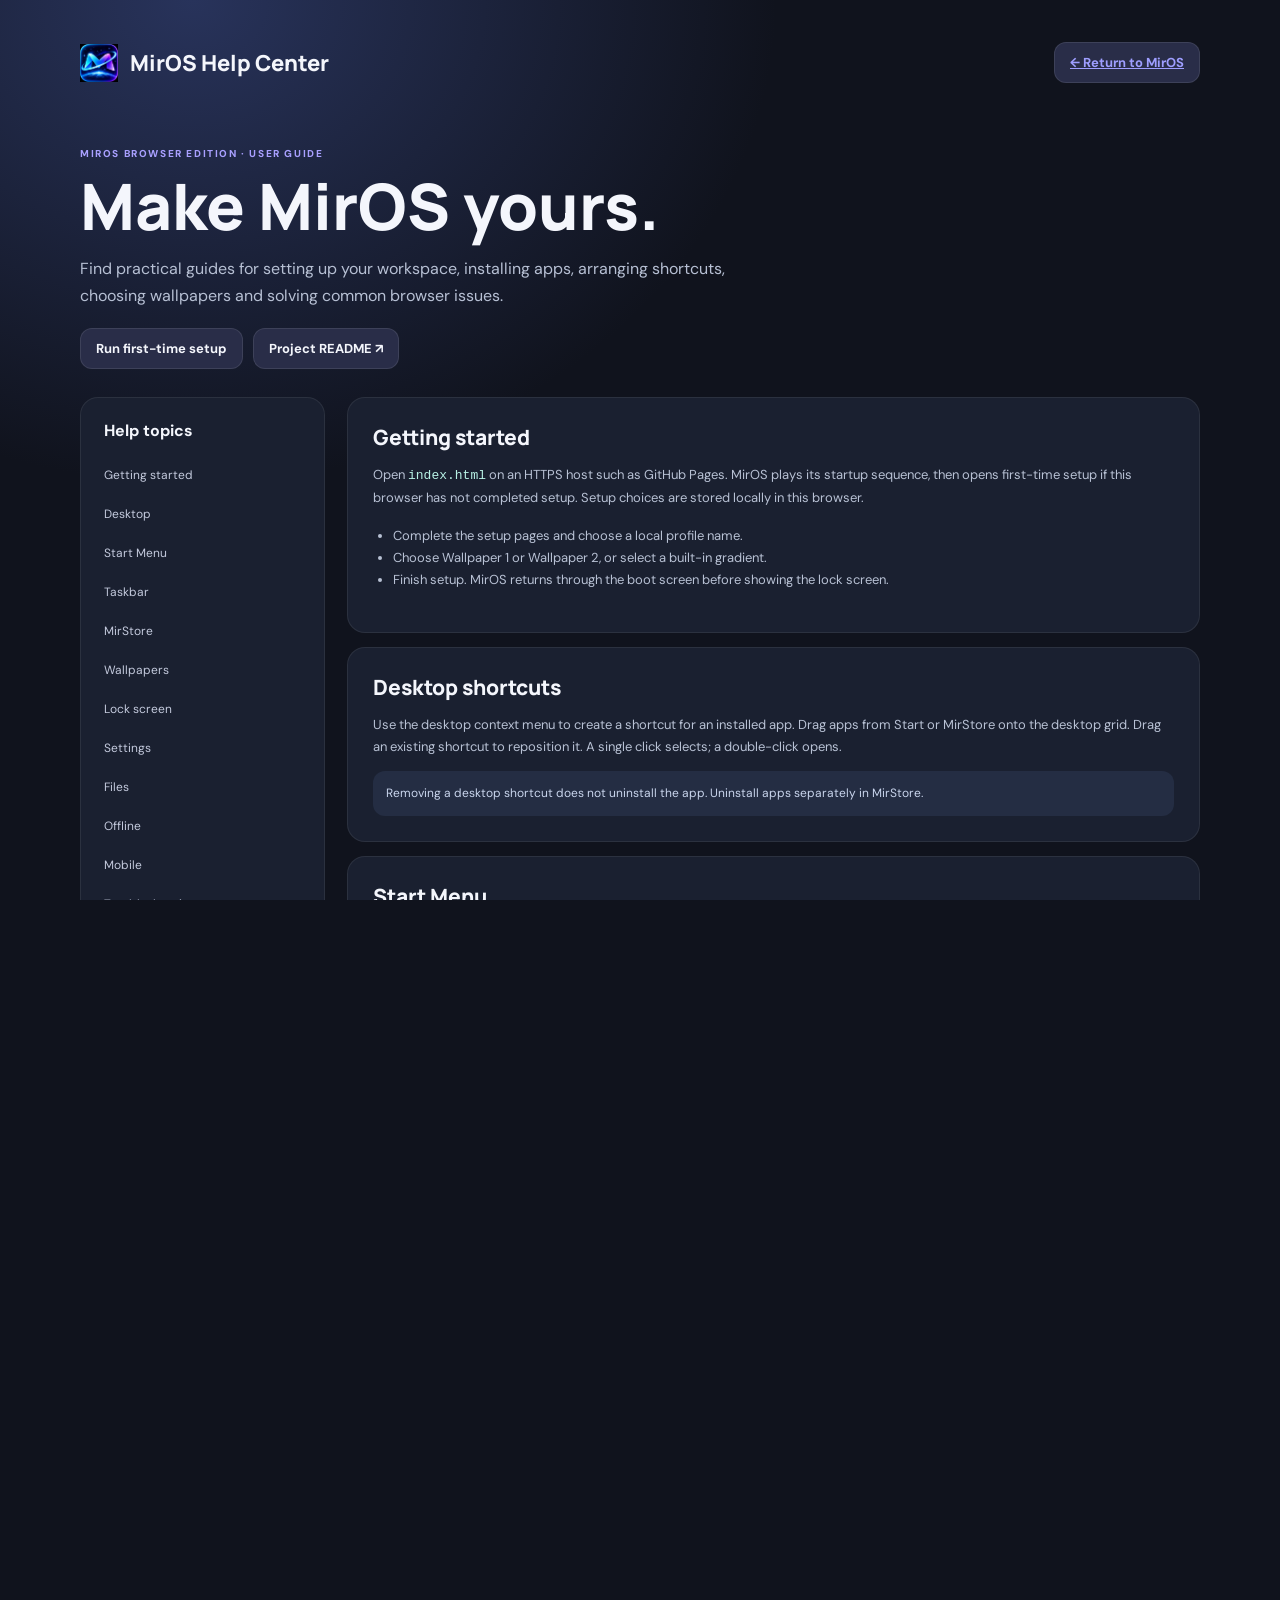
==== help.html @ df644c2b "Add files via upload" ====
<!doctype html>
<html lang="en"><head><meta charset="utf-8"><meta name="viewport" content="width=device-width,initial-scale=1,viewport-fit=cover"><meta name="theme-color" content="#10131d"><meta name="description" content="MirOS Help Center and user guide"><link rel="icon" href="icon.png"><link rel="stylesheet" href="style.css"><title>MirOS Help Center</title>
<style>
.help-page{min-height:100%;height:100%;overflow:auto;background:radial-gradient(ellipse at 15% 0,#28335b 0,transparent 38%),#10131d;color:#f4f6fc;padding:clamp(16px,4vw,42px)}.help-wrap{max-width:1120px;margin:auto}.help-top{display:flex;justify-content:space-between;align-items:center;gap:14px;flex-wrap:wrap}.help-brand{display:flex;align-items:center;gap:12px;font:800 22px Manrope}.help-brand img{width:38px;height:38px;object-fit:contain}.help-hero{padding:clamp(24px,6vw,64px) 0 28px}.help-kicker{color:#a9a0ff;letter-spacing:.16em;font-size:10px;font-weight:800}.help-hero h1{font:800 clamp(36px,7vw,64px)/1.05 Manrope;margin:12px 0}.help-hero p{color:#b7c0d4;max-width:680px;line-height:1.7}.help-actions{display:flex;gap:10px;flex-wrap:wrap;margin-top:18px}.help-actions a,.help-nav a{color:inherit;text-decoration:none}.help-btn{display:inline-flex;align-items:center;justify-content:center;padding:11px 15px;border-radius:12px;background:#292d48;border:1px solid #ffffff18;font-weight:700;font-size:13px}.help-layout{display:grid;grid-template-columns:245px minmax(0,1fr);gap:22px;align-items:start}.help-nav,.help-section{background:#1a2030;border:1px solid #ffffff13;border-radius:18px}.help-nav{position:sticky;top:12px;padding:14px;display:grid;gap:5px}.help-nav strong{padding:8px 9px 12px}.help-nav a{padding:9px;border-radius:9px;color:#c4cadd;font-size:12px}.help-nav a:hover{background:#ffffff0d;color:#fff}.help-content{display:grid;gap:14px}.help-section{padding:clamp(16px,3vw,25px);scroll-margin-top:15px}.help-section h2{font:800 21px Manrope;margin:0 0 10px}.help-section p,.help-section li{color:#b8c1d4;line-height:1.7;font-size:13px}.help-section ul{padding-left:20px}.help-callout{padding:13px;border-radius:12px;background:#242d43;color:#c9d5ed;font-size:12px;line-height:1.6}.help-code{font-family:ui-monospace,monospace;color:#b8f2e6}.help-footer{color:#8f9ab1;font-size:11px;text-align:center;padding:25px 0}.help-link{color:#a99cff}.help-grid{display:grid;grid-template-columns:repeat(2,minmax(0,1fr));gap:10px}.help-card{padding:14px;background:#232a3b;border-radius:13px}.help-card strong{display:block;margin-bottom:5px}.help-card span{color:#adb8ce;font-size:12px;line-height:1.5}
@media(max-width:760px){.help-layout{grid-template-columns:1fr}.help-nav{position:static;display:flex;overflow:auto;white-space:nowrap}.help-nav strong{display:none}.help-nav a{flex:none}.help-grid{grid-template-columns:1fr}.help-page{padding:14px}}
</style></head>
<body class="help-page"><main class="help-wrap"><header class="help-top"><div class="help-brand"><img src="icon.png" alt="" onerror="this.hidden=true">MirOS Help Center</div><a class="help-btn" href="./home.html">← Return to MirOS</a></header>
<section class="help-hero"><div class="help-kicker">MIROS BROWSER EDITION · USER GUIDE</div><h1>Make MirOS yours.</h1><p>Find practical guides for setting up your workspace, installing apps, arranging shortcuts, choosing wallpapers and solving common browser issues.</p><div class="help-actions"><a class="help-btn" href="./setup.html">Run first-time setup</a><a class="help-btn" href="./readme.md" target="_blank" rel="noopener">Project README ↗</a></div></section>
<div class="help-layout"><nav class="help-nav" aria-label="Help topics"><strong>Help topics</strong><a href="#getting-started">Getting started</a><a href="#desktop">Desktop</a><a href="#start">Start Menu</a><a href="#taskbar">Taskbar</a><a href="#mirstore">MirStore</a><a href="#wallpapers">Wallpapers</a><a href="#lock">Lock screen</a><a href="#settings">Settings</a><a href="#files">Files</a><a href="#offline">Offline</a><a href="#mobile">Mobile</a><a href="#troubleshooting">Troubleshooting</a><a href="#privacy">Privacy & limits</a></nav>
<div class="help-content">
<section class="help-section" id="getting-started"><h2>Getting started</h2><p>Open <span class="help-code">index.html</span> on an HTTPS host such as GitHub Pages. MirOS plays its startup sequence, then opens first-time setup if this browser has not completed setup. Setup choices are stored locally in this browser.</p><ul><li>Complete the setup pages and choose a local profile name.</li><li>Choose Wallpaper 1 or Wallpaper 2, or select a built-in gradient.</li><li>Finish setup. MirOS returns through the boot screen before showing the lock screen.</li></ul></section>
<section class="help-section" id="desktop"><h2>Desktop shortcuts</h2><p>Use the desktop context menu to create a shortcut for an installed app. Drag apps from Start or MirStore onto the desktop grid. Drag an existing shortcut to reposition it. A single click selects; a double-click opens.</p><div class="help-callout">Removing a desktop shortcut does not uninstall the app. Uninstall apps separately in MirStore.</div></section>
<section class="help-section" id="start"><h2>Start Menu</h2><p>Open Start from the taskbar. Search and All Apps show installed apps only. Apps you have not installed remain in MirStore. Pin frequently used apps and use the context menu to pin apps to the taskbar or create desktop shortcuts.</p></section>
<section class="help-section" id="taskbar"><h2>Taskbar</h2><p>Pin installed apps to the taskbar. A green underline marks an app that is open or minimized. Click a minimized app's taskbar icon to restore it. Minimize hides a window without closing it; Close ends that app window.</p></section>
<section class="help-section" id="mirstore"><h2>MirStore</h2><p>MirStore contains MirOS apps and optional website apps. MirCodeStudio is included by default. Select Install to add an optional website app to the local installed list; it then appears in Start. Some sites prevent embedding, so MirOS may offer to open them in a browser tab.</p></section>
<section class="help-section" id="wallpapers"><h2>Wallpapers</h2><p>Keep <span class="help-code">wallpaper.png</span> and <span class="help-code">wallpaper2.png</span> in the same folder as the MirOS HTML files. Wallpaper 1 (<span class="help-code">wallpaper.png</span>) is the default. Wallpaper Studio and first-time setup show visual previews of both assets. The images are user-supplied assets and are not included in the project ZIP.</p><div class="help-callout">If a preview is missing, check the filename spelling and letter case, and make sure the image is uploaded beside <span class="help-code">home.html</span>.</div></section>
<section class="help-section" id="lock"><h2>Lock screen</h2><p>The lock screen shows the selected wallpaper, time and date. Tap it to reveal the sign-in panel. Choose a PIN, pattern, password, tap-to-unlock fingerprint-style option, or no credential in Settings. The tap-to-unlock option is a convenience gesture, not fingerprint verification.</p></section>
<section class="help-section" id="settings"><h2>Settings</h2><p>Settings contains categories for appearance, desktop, display, sound, applications, profile and lock screen, network, storage, notifications, accessibility, privacy and system recovery. Use the search field to find a setting. Open actions should lead to their related panel or diagnostic.</p></section>
<section class="help-section" id="files"><h2>Files and storage</h2><p>MirOS virtual files are stored in browser-managed IndexedDB. Import files only when you select them. Export important data regularly using Backup & Restore. MirOS cannot silently access all files on your Windows device.</p></section>
<section class="help-section" id="offline"><h2>Offline support</h2><p>The service worker caches the MirOS shell and optional wallpaper assets when they are available. Local tools may continue to work offline. External websites, online maps, weather, AI services and live integrations require a connection and may not work offline.</p></section>
<section class="help-section" id="mobile"><h2>Mobile and tablet use</h2><p>MirOS uses responsive layouts and touch-friendly controls. On narrow screens, setup becomes a single column, desktop shortcuts reflow into a grid, windows fill the available screen and taskbar controls compress. Rotate your device if a wide app needs more space.</p></section>
<section class="help-section" id="troubleshooting"><h2>Troubleshooting</h2><ul><li><strong>Blank or stale screen:</strong> refresh the page. If the old interface remains, close the MirOS tab and reopen it so the new service worker can activate.</li><li><strong>Wallpaper missing:</strong> verify both PNG files are uploaded beside the project files.</li><li><strong>Website app does not load inside MirOS:</strong> use its Open in browser option; the website may block iframe embedding.</li><li><strong>Settings do not save:</strong> check browser storage availability and avoid private browsing modes that clear site data.</li><li><strong>Offline app unavailable:</strong> connect once while online so the shell and supported assets can be cached.</li></ul></section>
<section class="help-section" id="privacy"><h2>Privacy and browser limitations</h2><p>MirOS stores its own profile, settings, pins and virtual files in this browser. External websites have their own privacy policies and storage. Browser permissions control access to files, camera, microphone, location and notifications.</p><p>MirOS is a browser-based workspace, not a native Windows replacement. A web page cannot guarantee closing the entire Edge window, powering off Windows, or accessing native PC applications. Shutdown ends the MirOS session and displays its powered-off state; the browser may keep the tab open.</p><div class="help-callout">Do not place API keys, passwords, private tokens or developer credentials in public HTML, JavaScript, README files or GitHub Pages repositories.</div></section>
</div></div><footer class="help-footer">MirOS Browser Edition · Help content for end users · No private developer configuration is included.</footer></main></body></html>
---- style.css ----
@import url('https://fonts.googleapis.com/css2?family=DM+Sans:wght@400;500;600;700&family=Manrope:wght@400;500;600;700;800&display=swap');
:root{--bg:#10131d;--surface:rgba(25,30,45,.82);--surface-2:#202638;--surface-3:#2b344a;--text:#f4f6fc;--muted:#a6aec1;--line:rgba(255,255,255,.12);--accent:#9d8cff;--accent-2:#6ed6c3;--danger:#ff727f;--warning:#f4c979;--radius:22px;--taskbar-h:70px;--shadow:0 22px 70px rgba(0,0,0,.34);font-family:'DM Sans',sans-serif;color-scheme:dark}*{box-sizing:border-box}html,body{margin:0;width:100%;height:100%;overflow:hidden}button,input,textarea,select{font:inherit}button{cursor:pointer;color:inherit}button:focus-visible,input:focus-visible,textarea:focus-visible,select:focus-visible{outline:2px solid var(--accent);outline-offset:2px}body{background:var(--bg);color:var(--text)}.boot-body,.setup-body{background:#10131d}.boot-screen{height:100%;width:100%;display:flex;flex-direction:column;align-items:center;justify-content:center;position:relative;overflow:hidden;background:radial-gradient(ellipse at 50% 35%,#29284b 0%,#171a2b 35%,#0e1119 75%)}.boot-glow{position:absolute;width:480px;height:480px;border-radius:50%;background:var(--accent);filter:blur(160px);opacity:.18;animation:glowPulse 4s ease-in-out infinite alternate}.boot-brand{position:relative;text-align:center;animation:bootIn 1.2s cubic-bezier(.2,.8,.2,1) both}.boot-logo{display:block;width:86px;height:86px;object-fit:contain;margin:0 auto 18px;filter:drop-shadow(0 12px 32px #9d8cff55);animation:logoFloat 3.5s ease-in-out infinite}.boot-wordmark{font:800 47px Manrope,sans-serif;letter-spacing:-2px}.boot-wordmark span{color:var(--accent)}.boot-tagline{color:#b1b5ca;letter-spacing:.16em;text-transform:uppercase;font-size:10px;margin-top:9px}.boot-loader{width:180px;height:3px;border-radius:8px;background:#ffffff19;margin-top:62px;overflow:hidden}.boot-loader span{display:block;height:100%;width:40%;background:linear-gradient(90deg,var(--accent),var(--accent-2));border-radius:8px;animation:loading 1.35s ease-in-out infinite}.boot-status{font-size:12px;color:#a4a9bd;margin-top:15px}.boot-version{position:absolute;bottom:24px;color:#697189;font-size:9px;letter-spacing:.15em}.noscript{color:white;padding:20px;text-align:center}@keyframes loading{0%{transform:translateX(-110%)}100%{transform:translateX(360%)}}@keyframes bootIn{from{opacity:0;transform:translateY(20px) scale(.94)}to{opacity:1;transform:none}}@keyframes logoFloat{50%{transform:translateY(-7px) rotate(-3deg)}}@keyframes glowPulse{to{opacity:.32;transform:scale(1.15)}}
.setup-shell{height:100%;display:grid;grid-template-columns:minmax(280px,36%) 1fr;background:#f2f3f8;color:#202332}.setup-side{position:relative;display:flex;flex-direction:column;padding:38px 42px;color:#fff;background:radial-gradient(circle at 20% 25%,#414075 0,#252844 36%,#171b2d 100%);overflow:hidden}.setup-side:after{content:"";position:absolute;width:440px;height:440px;border-radius:50%;border:1px solid #ffffff12;right:-250px;bottom:-140px;box-shadow:0 0 0 35px #ffffff08,0 0 0 75px #ffffff05}.setup-brand,.topbar-brand{display:flex;align-items:center;gap:10px;font:800 21px Manrope}.setup-brand img{width:32px;height:32px;object-fit:contain}.setup-side-copy{margin:auto 0;max-width:380px;position:relative;z-index:1}.eyebrow{font-size:10px;letter-spacing:.18em;font-weight:700;color:#bcb7ff}.setup-side-copy h1{font:800 clamp(38px,5vw,61px)/1.08 Manrope;margin:18px 0}.setup-side-copy p{color:#c5c8d8;line-height:1.7;max-width:300px}.setup-progress{position:relative;z-index:1}.progress-line{height:4px;background:#ffffff22;border-radius:9px;overflow:hidden;margin-bottom:11px}.progress-line span{display:block;height:100%;width:8%;background:linear-gradient(90deg,#a69aff,#77dfcc);transition:width .35s}.setup-progress>div:last-child{display:flex;justify-content:space-between;font-size:11px;color:#c9cbe0}.setup-side-foot{font-size:10px;color:#8e95b0;letter-spacing:.06em;margin-top:30px}.setup-main{display:flex;flex-direction:column;min-width:0;padding:29px clamp(22px,5vw,70px) 26px;background:#f5f6fa}.setup-top{height:30px;display:flex;align-items:center;justify-content:space-between;font-size:10px;font-weight:700;letter-spacing:.15em;color:#7b8092}.quiet-btn{background:none;border:0;color:#747a8d;font-size:12px;padding:8px}.setup-content{flex:1;min-height:0;overflow:auto;display:flex;flex-direction:column;justify-content:center;max-width:760px;width:100%;margin:0 auto;padding:24px 0}.setup-content h2{font:800 clamp(27px,4vw,38px)/1.2 Manrope;color:#202333;margin:0 0 12px;letter-spacing:-1px}.setup-content .lead{color:#70768a;margin:0 0 28px;line-height:1.6;max-width:600px}.setup-actions{display:flex;align-items:center;gap:12px;max-width:760px;width:100%;margin:0 auto}.setup-hint{font-size:11px;color:#8a8fa0;flex:1}.btn{border:0;border-radius:13px;padding:12px 19px;font-weight:700;font-size:13px;transition:.18s}.btn.primary{background:#292d48;color:#fff;box-shadow:0 7px 18px #25274625}.btn.primary:hover{transform:translateY(-1px);background:#393d60}.btn.secondary{background:#e6e8f0;color:#4c5266}.btn:disabled{opacity:.45;cursor:not-allowed}.setup-grid{display:grid;grid-template-columns:repeat(2,minmax(0,1fr));gap:12px}.choice-card{border:1px solid #dfe2ec;background:#fff;border-radius:16px;padding:16px;text-align:left;color:#24283a;display:flex;gap:13px;align-items:center;min-height:78px;transition:.2s}.choice-card:hover,.choice-card.selected{border-color:#7d75dc;background:#f4f2ff;box-shadow:0 5px 18px #6c64b51a}.choice-icon{width:38px;height:38px;border-radius:12px;background:#eeedfc;display:grid;place-items:center;font-size:19px;flex:none}.choice-card strong{display:block;font-size:13px}.choice-card small{display:block;color:#82879a;font-size:11px;margin-top:4px;line-height:1.4}.form-field{display:flex;flex-direction:column;gap:7px;margin:12px 0;color:#545a6d;font-size:12px;font-weight:600}.form-field input,.form-field select,.form-field textarea,.field-input{width:100%;border:1px solid #d9ddea;border-radius:12px;padding:12px 13px;background:white;color:#25293a;outline:none}.form-field input:focus,.form-field select:focus,.form-field textarea:focus{border-color:#8278df;box-shadow:0 0 0 3px #8278df19}.setup-check{display:flex;align-items:center;gap:10px;padding:12px 0;color:#4f5568;font-size:13px}.setup-check input{accent-color:#6d63cf;width:17px;height:17px}.setup-note{background:#eceeff;border:1px solid #dce0ff;border-radius:14px;padding:14px;color:#5e6480;font-size:12px;line-height:1.55}.setup-finish-icon{font-size:54px;margin-bottom:16px}.setup-body .setup-content .form-field{max-width:560px}
.desktop-body{background:#111523}.desktop{position:relative;width:100%;height:100%;overflow:hidden;isolation:isolate;background:#151a2a}.wallpaper-layer{position:absolute;inset:0;z-index:-3;background:radial-gradient(ellipse at 18% 25%,#6461a7 0,#34365f 24%,transparent 52%),radial-gradient(ellipse at 83% 75%,#236d77 0,#1b445b 25%,transparent 55%),linear-gradient(135deg,#171a2b,#121925 75%);background-size:cover;background-position:center;transition:background .4s}.wallpaper-layer:after{content:"";position:absolute;inset:0;background:linear-gradient(130deg,#10132344,#11192b22)}.desktop-shade{position:absolute;inset:0;z-index:-2;background:linear-gradient(180deg,#070a1710,transparent 30%,#080d1a18)}.desktop-topbar{position:absolute;z-index:20;top:0;left:0;right:0;height:43px;padding:0 17px;display:flex;align-items:center;justify-content:space-between;color:#fff;background:linear-gradient(180deg,#0b0f1c55,transparent);font-size:11px}.topbar-brand{font-size:13px;background:none;border:0;padding:4px 6px}.topbar-brand img{width:19px;height:19px}.topbar-center{position:absolute;left:50%;transform:translateX(-50%);color:#ffffffc9;font-size:11px}.topbar-right{display:flex;gap:5px;align-items:center}.icon-btn{width:30px;height:30px;border:0;border-radius:50%;background:transparent;color:#fff;font-size:20px}.icon-btn:hover,.tray-pill:hover{background:#ffffff22}.tray-pill{border:0;border-radius:20px;background:#ffffff12;padding:7px 12px;color:#fff;font-size:10px;backdrop-filter:blur(20px)}.desktop-icons{position:absolute;z-index:1;top:62px;left:18px;display:grid;grid-auto-flow:row;grid-template-columns:repeat(1,82px);gap:8px;max-height:calc(100% - 150px);overflow:auto}.desktop-shortcut{width:76px;min-height:78px;border:1px solid transparent;background:transparent;border-radius:13px;color:#fff;display:flex;align-items:center;flex-direction:column;justify-content:flex-start;gap:6px;padding:8px 3px;text-align:center;text-shadow:0 1px 5px #0008}.desktop-shortcut:hover,.desktop-shortcut:focus{background:#ffffff20;border-color:#ffffff26}.desktop-shortcut .app-glyph{font-size:27px;line-height:31px;filter:drop-shadow(0 3px 3px #0004)}.desktop-shortcut span:last-child{font-size:10px;line-height:1.2;max-width:72px;overflow-wrap:anywhere}.window-layer{position:absolute;inset:44px 0 76px;z-index:3;pointer-events:none}.os-window{position:absolute;min-width:300px;min-height:210px;width:min(760px,calc(100vw - 36px));height:min(570px,calc(100vh - 130px));background:rgba(21,25,39,.94);border:1px solid #ffffff24;border-radius:var(--radius);box-shadow:var(--shadow);backdrop-filter:blur(26px) saturate(1.25);overflow:hidden;display:flex;flex-direction:column;pointer-events:auto;animation:windowOpen .2s cubic-bezier(.2,.8,.2,1)}.os-window.maximized{left:10px!important;top:8px!important;width:calc(100% - 20px)!important;height:calc(100% - 16px)!important;border-radius:16px}.os-window.minimized{display:none}@keyframes windowOpen{from{opacity:0;transform:translateY(12px) scale(.98)}to{opacity:1;transform:none}}.window-titlebar{height:46px;display:flex;align-items:center;padding:0 10px 0 15px;gap:10px;flex:none;background:#ffffff08;border-bottom:1px solid var(--line);user-select:none;cursor:grab}.window-titlebar:active{cursor:grabbing}.window-app-icon{font-size:16px}.window-title{font-size:12px;font-weight:700;flex:1}.window-controls{display:flex;gap:5px}.window-control{width:29px;height:27px;border:0;border-radius:8px;background:transparent;color:#c8cee0}.window-control:hover{background:#ffffff18}.window-control.close:hover{background:#d84b62;color:white}.window-content{min-height:0;flex:1;overflow:auto;padding:17px;color:var(--text)}.window-content::-webkit-scrollbar,.setup-content::-webkit-scrollbar{width:7px}.window-content::-webkit-scrollbar-thumb,.setup-content::-webkit-scrollbar-thumb{background:#ffffff24;border-radius:9px}.window-resize{position:absolute;right:0;bottom:0;width:18px;height:18px;cursor:nwse-resize}.window-resize:after{content:"";position:absolute;right:5px;bottom:5px;width:7px;height:7px;border-right:2px solid #aab1c7;border-bottom:2px solid #aab1c7;opacity:.6}.taskbar{position:absolute;z-index:30;left:50%;bottom:13px;transform:translateX(-50%);height:var(--taskbar-h);max-width:calc(100% - 26px);min-width:min(520px,calc(100% - 26px));padding:8px 12px;display:flex;align-items:center;gap:8px;border:1px solid #ffffff32;border-radius:23px;background:rgba(20,24,39,.68);box-shadow:0 12px 46px #0005;backdrop-filter:blur(28px) saturate(1.4)}.task-start,.task-pin{flex:none;width:46px;height:46px;display:grid;place-items:center;border:0;border-radius:15px;background:transparent;color:white;font-size:23px}.task-start:hover,.task-pin:hover{background:#ffffff1a}.task-start img{width:28px;height:28px;object-fit:contain}.task-search{height:42px;min-width:175px;width:235px;display:flex;align-items:center;gap:10px;padding:0 13px;border:1px solid #ffffff15;border-radius:14px;background:#ffffff12;color:#e3e5f1;font-size:11px;text-align:left}.task-search span:first-child{font-size:19px}.task-pins{display:flex;gap:5px;align-items:center}.task-pin{width:44px;height:44px;font-size:22px;position:relative}.task-pin.active:after{content:"";position:absolute;bottom:2px;width:5px;height:5px;border-radius:8px;background:var(--accent-2)}.task-spacer{flex:1}.task-tray{height:45px;display:flex;align-items:center;gap:9px;padding:0 9px;border:0;background:transparent;border-radius:13px;color:#fff;font-size:11px;white-space:nowrap}.task-tray:hover{background:#ffffff18}.desktop-overlay{position:absolute;inset:0;z-index:15;pointer-events:none}.glass-panel{position:absolute;z-index:40;background:rgba(25,29,44,.92);border:1px solid #ffffff2b;box-shadow:0 18px 60px #0006;backdrop-filter:blur(32px);border-radius:22px;color:#fff;overflow:auto}.start-menu{width:min(620px,calc(100% - 22px));max-height:min(690px,calc(100% - 110px));left:50%;bottom:calc(var(--taskbar-h) + 25px);transform:translateX(-50%);padding:20px}.start-search,.search-input{width:100%;height:43px;border:1px solid #ffffff24;border-radius:13px;background:#ffffff10;color:#fff;padding:0 14px;outline:none}.start-heading{font:700 17px Manrope;margin:19px 0 12px}.app-grid{display:grid;grid-template-columns:repeat(6,minmax(0,1fr));gap:6px}.app-tile{min-width:0;border:0;border-radius:13px;background:transparent;padding:12px 4px;display:flex;align-items:center;flex-direction:column;gap:7px;color:#fff}.app-tile:hover{background:#ffffff16}.app-tile .app-glyph{font-size:25px}.app-tile span:last-child{font-size:10px;text-align:center;overflow-wrap:anywhere}.start-footer{display:flex;justify-content:space-between;align-items:center;border-top:1px solid var(--line);margin-top:16px;padding-top:13px}.profile-mini{display:flex;align-items:center;gap:9px;font-size:11px}.avatar{width:29px;height:29px;border-radius:50%;display:grid;place-items:center;background:#625c9a;color:white;font-weight:700}.start-footer button,.panel-link{border:0;background:#ffffff10;border-radius:10px;padding:8px 11px;color:#fff;font-size:11px}.search-panel{left:50%;top:12%;transform:translateX(-50%);width:min(610px,calc(100% - 24px));max-height:70%;padding:17px}.search-results{margin-top:12px;display:grid;gap:5px}.search-result{display:flex;align-items:center;gap:12px;text-align:left;padding:11px;border:0;border-radius:12px;background:transparent;color:white}.search-result:hover{background:#ffffff15}.quick-panel,.notification-panel,.calendar-panel{right:15px;top:53px;width:min(360px,calc(100% - 30px));padding:17px}.quick-grid{display:grid;grid-template-columns:repeat(2,1fr);gap:9px;margin:13px 0}.quick-toggle{padding:13px;border-radius:14px;border:1px solid #ffffff20;background:#ffffff0c;text-align:left;color:white}.quick-toggle.on{background:color-mix(in srgb,var(--accent) 35%,#ffffff12);border-color:var(--accent)}.quick-toggle strong{display:block;font-size:12px}.quick-toggle small{display:block;color:#b6bdd0;margin-top:4px;font-size:10px}.panel-title{font:700 16px Manrope;margin:1px 0 12px}.notification-item{border-bottom:1px solid var(--line);padding:12px 0;font-size:12px}.notification-item small{display:block;color:var(--muted);margin-top:5px}.calendar-grid{display:grid;grid-template-columns:repeat(7,1fr);gap:4px;text-align:center;font-size:11px}.calendar-grid span,.calendar-grid button{padding:8px 2px;border:0;background:transparent;border-radius:9px;color:#fff}.calendar-grid .muted{color:#71798e}.calendar-grid .today{background:var(--accent);color:#151529;font-weight:800}.context-menu{min-width:190px;padding:6px;border-radius:12px}.context-menu button{width:100%;border:0;border-radius:8px;background:transparent;color:#fff;padding:10px;text-align:left;font-size:12px}.context-menu button:hover{background:#ffffff18}.toast-area{position:absolute;z-index:100;right:18px;bottom:calc(var(--taskbar-h) + 35px);display:grid;gap:8px;pointer-events:none}.toast{padding:12px 15px;border-radius:14px;background:#292e45f2;border:1px solid #ffffff25;box-shadow:0 8px 28px #0005;font-size:12px;max-width:300px;animation:windowOpen .2s}.modal-backdrop{position:absolute;inset:0;z-index:90;background:#080b14a8;display:grid;place-items:center;padding:18px}.modal-card{width:min(520px,100%);max-height:85%;overflow:auto;border-radius:22px;background:#20263a;border:1px solid #ffffff28;box-shadow:var(--shadow);padding:22px}.modal-card h3{font:700 20px Manrope;margin:0 0 8px}.modal-card p{font-size:12px;line-height:1.6;color:#b4bbcf}.modal-actions{display:flex;justify-content:flex-end;gap:8px;margin-top:20px}.modal-card .form-field{color:#c8cee0}.modal-card .form-field input,.modal-card .form-field select,.modal-card .form-field textarea{background:#131827;color:#fff;border-color:#ffffff26}.alt-tab-overlay{position:absolute;z-index:80;inset:0;background:#080b1455;display:grid;place-items:center}.alt-tab-box{display:flex;gap:12px;padding:18px;border-radius:19px;background:#20263a;border:1px solid #ffffff35}.alt-tab-item{width:95px;height:88px;border-radius:13px;display:flex;flex-direction:column;align-items:center;justify-content:center;gap:8px;font-size:11px}.alt-tab-item.selected{background:#ffffff1e;outline:1px solid var(--accent)}
/* App surfaces */
.app-heading{display:flex;align-items:flex-start;justify-content:space-between;gap:15px;margin-bottom:17px}.app-heading h2{font:800 21px Manrope;margin:0 0 5px;letter-spacing:-.5px}.app-heading p{font-size:11px;color:var(--muted);margin:0}.app-actions{display:flex;gap:7px;flex-wrap:wrap}.os-btn{padding:9px 12px;border:1px solid #ffffff20;border-radius:11px;background:#ffffff10;color:#fff;font-size:11px}.os-btn:hover{background:#ffffff20}.os-btn.primary{background:var(--accent);border-color:transparent;color:#151528;font-weight:700}.os-btn.danger{color:#ff9aa4}.os-input,.os-select,.os-textarea{width:100%;border:1px solid #ffffff21;border-radius:11px;background:#111727;color:#fff;padding:10px 12px;font-size:12px;outline:none}.os-textarea{resize:vertical;min-height:100px;line-height:1.5}.os-input:focus,.os-select:focus,.os-textarea:focus{border-color:var(--accent)}.field-row{display:flex;gap:8px;align-items:center}.field-row>*{min-width:0}.muted{color:var(--muted)}.small{font-size:10px}.card-grid{display:grid;grid-template-columns:repeat(auto-fit,minmax(145px,1fr));gap:10px}.app-card{border:1px solid #ffffff17;background:#ffffff08;border-radius:15px;padding:14px;min-width:0}.app-card h3{font-size:12px;margin:0 0 6px}.app-card p{font-size:10px;color:var(--muted);line-height:1.5;margin:0}.list-row{display:flex;align-items:center;gap:10px;padding:11px 9px;border-bottom:1px solid #ffffff12}.list-row:last-child{border-bottom:0}.list-main{flex:1;min-width:0}.list-main strong{display:block;font-size:12px}.list-main small{display:block;color:var(--muted);font-size:10px;margin-top:3px}.list-row button{flex:none}.empty-state{text-align:center;padding:42px 14px;color:var(--muted)}.empty-state .empty-icon{font-size:35px;margin-bottom:11px}.empty-state strong{display:block;color:#e7eafa;font-size:13px;margin-bottom:5px}.pill{display:inline-flex;align-items:center;padding:4px 8px;border-radius:20px;background:#ffffff12;font-size:9px;color:#c5cce0}.stat-card{border-radius:15px;padding:14px;background:linear-gradient(135deg,#ffffff10,#ffffff05);border:1px solid #ffffff14}.stat-card strong{font:700 23px Manrope;display:block}.stat-card small{color:var(--muted);font-size:10px}.notes-layout{display:grid;grid-template-columns:190px 1fr;gap:13px;height:100%;min-height:330px}.notes-list{overflow:auto;border-right:1px solid var(--line);padding-right:8px}.note-item{width:100%;text-align:left;border:0;border-radius:10px;background:transparent;color:#fff;padding:10px}.note-item.active,.note-item:hover{background:#ffffff13}.note-item strong{display:block;font-size:11px;white-space:nowrap;overflow:hidden;text-overflow:ellipsis}.note-item small{display:block;color:var(--muted);font-size:9px;margin-top:4px}.notes-editor{display:flex;flex-direction:column;gap:8px;min-width:0}.notes-editor input{font:700 19px Manrope;background:transparent;border:0;color:#fff;outline:none}.notes-editor textarea{flex:1;min-height:200px;border:0;background:transparent;color:#e8eafa;resize:none;outline:none;line-height:1.7;font-size:12px}.calc{max-width:360px;margin:0 auto}.calc-display{width:100%;height:77px;background:#111827;border:1px solid #ffffff16;border-radius:15px;text-align:right;padding:12px;color:#fff;font:500 27px Manrope;margin-bottom:10px}.calc-grid{display:grid;grid-template-columns:repeat(4,1fr);gap:7px}.calc-grid button{height:52px;border:0;border-radius:13px;background:#ffffff10;color:#fff;font-size:16px}.calc-grid button:hover{background:#ffffff22}.calc-grid .operator{color:var(--accent-2)}.calc-grid .equals{background:var(--accent);color:#141528}.settings-layout{display:grid;grid-template-columns:190px 1fr;gap:14px;min-height:100%}.settings-nav{display:flex;flex-direction:column;gap:3px}.settings-nav button{padding:10px;border:0;border-radius:10px;background:transparent;color:#c4cadc;text-align:left;font-size:11px}.settings-nav button.active,.settings-nav button:hover{background:#ffffff14;color:#fff}.settings-section h3{font:700 17px Manrope;margin:0 0 5px}.settings-section>p{font-size:10px;color:var(--muted);margin:0 0 15px}.setting-row{display:flex;align-items:center;gap:15px;padding:12px 8px;border-bottom:1px solid #ffffff12}.setting-copy{flex:1;min-width:0}.setting-copy strong{font-size:11px;display:block}.setting-copy small{font-size:9px;color:var(--muted);display:block;margin-top:3px;line-height:1.4}.setting-control{width:150px;max-width:42%;flex:none}.setting-control input[type=checkbox]{accent-color:var(--accent);width:18px;height:18px}.setting-control input[type=range]{width:100%;accent-color:var(--accent)}.setting-control input:not([type=checkbox]):not([type=range]),.setting-control select{width:100%;background:#111827;border:1px solid #ffffff1e;border-radius:9px;padding:7px;color:#fff;font-size:10px}.file-drop{border:1px dashed #ffffff36;border-radius:15px;padding:22px;text-align:center;color:var(--muted);font-size:11px}.editor-area{font:12px/1.6 ui-monospace,SFMono-Regular,Consolas,monospace;min-height:250px;white-space:pre;tab-size:2}.browser-frame{width:100%;height:100%;min-height:300px;border:0;border-radius:12px;background:white}.preview-frame{width:100%;height:250px;border:1px solid #ffffff20;border-radius:12px;background:white}.paint-canvas{width:100%;height:auto;max-height:430px;touch-action:none;border:1px solid #ffffff22;border-radius:12px;background:#fff;cursor:crosshair}.swatch{width:34px;height:34px;border-radius:10px;border:2px solid #ffffff3b;display:inline-block}.weather-art{font-size:60px;text-align:center;padding:25px}.quran-verse{font:22px/2.1 Georgia,serif;text-align:right;padding:14px;color:#f2e4bb}.table-grid{width:100%;border-collapse:collapse;font-size:11px}.table-grid td,.table-grid th{border:1px solid #ffffff1a;padding:8px;min-width:70px}.table-grid td[contenteditable=true]{background:#ffffff06;outline:none}.store-tabs{display:flex;gap:6px;overflow:auto;margin:12px 0}.store-tabs button{white-space:nowrap}.app-store-grid{display:grid;grid-template-columns:repeat(auto-fill,minmax(190px,1fr));gap:10px}.store-card{display:flex;gap:11px;align-items:center;padding:12px;border-radius:14px;background:#ffffff09;border:1px solid #ffffff18}.store-card .app-glyph{font-size:24px}.store-card .store-info{flex:1;min-width:0}.store-card strong{display:block;font-size:11px}.store-card small{font-size:9px;color:var(--muted)}.store-card .os-btn{padding:7px 9px}.taskbar[data-position="left"]{left:13px;top:50%;bottom:auto;transform:translateY(-50%);min-width:70px;width:70px;height:auto;max-height:calc(100% - 26px);flex-direction:column}.taskbar[data-position="right"]{left:auto;right:13px;top:50%;bottom:auto;transform:translateY(-50%);min-width:70px;width:70px;height:auto;max-height:calc(100% - 26px);flex-direction:column}.taskbar[data-position="top"]{top:13px;bottom:auto}.taskbar[data-position="left"] .task-search,.taskbar[data-position="right"] .task-search{display:none}.taskbar[data-position="left"] .task-spacer,.taskbar[data-position="right"] .task-spacer{min-height:10px}.taskbar[data-position="left"] .task-pins,.taskbar[data-position="right"] .task-pins{flex-direction:column}.taskbar[data-autohide="true"]{transform:translate(-50%,calc(100% + 15px));transition:transform .25s}.taskbar[data-autohide="true"]:hover{transform:translate(-50%,0)}
@media(max-width:760px){.setup-shell{grid-template-columns:1fr}.setup-side{display:none}.setup-main{padding:18px 20px}.setup-content{justify-content:flex-start}.setup-grid{grid-template-columns:1fr}.setup-hint{display:none}.desktop-topbar{padding:0 9px}.topbar-center{display:none}.desktop-icons{top:53px;left:7px;grid-template-columns:repeat(2,68px);max-height:calc(100% - 130px)}.desktop-shortcut{width:64px}.taskbar{bottom:8px;height:62px;min-width:calc(100% - 16px);max-width:calc(100% - 16px);padding:6px;gap:3px;border-radius:20px}.task-start,.task-pin{width:39px;height:43px}.task-search{min-width:0;width:43px;justify-content:center;padding:0}.task-search span:last-child{display:none}.task-pins{overflow:auto}.task-tray{gap:5px;padding:0 5px;font-size:9px}.task-tray span:nth-child(2),.task-tray span:nth-child(3){display:none}.os-window{left:7px!important;top:7px!important;width:calc(100% - 14px)!important;height:calc(100% - 14px)!important;min-width:0;min-height:0;border-radius:17px}.window-layer{inset:45px 0 78px}.window-titlebar{height:43px}.window-content{padding:13px}.app-grid{grid-template-columns:repeat(4,minmax(0,1fr))}.start-menu{bottom:78px;padding:15px}.settings-layout{grid-template-columns:1fr}.settings-nav{flex-direction:row;overflow:auto;padding-bottom:7px}.settings-nav button{white-space:nowrap}.notes-layout{grid-template-columns:120px 1fr}.setting-control{max-width:38%;width:125px}.quick-panel,.notification-panel,.calendar-panel{right:7px;top:48px}.taskbar[data-position="left"],.taskbar[data-position="right"]{display:none}}
@media(max-width:420px){.task-tray span:last-child{font-size:9px}.task-pins .task-pin:nth-child(n+4){display:none}.app-heading{flex-direction:column}.notes-layout{grid-template-columns:100px 1fr}.app-grid{grid-template-columns:repeat(3,minmax(0,1fr))}.setting-row{gap:8px}.setting-copy strong{font-size:10px}}
@media(prefers-reduced-motion:reduce){*,*:before,*:after{animation-duration:.01ms!important;transition-duration:.01ms!important;scroll-behavior:auto!important}}
/* Light theme and preference hooks */
:root[data-theme="Light"]{--surface:rgba(248,249,253,.96);--surface-2:#eef0f7;--surface-3:#e2e5ef;--text:#202538;--muted:#697187;--line:rgba(25,32,52,.14);color-scheme:light}
:root[data-theme="Light"] .os-window{background:rgba(248,249,253,.97);border-color:#cfd4e3;color:#202538}
:root[data-theme="Light"] .window-titlebar{background:#eef0f7;border-color:#dfe2ec}
:root[data-theme="Light"] .window-control{color:#444b60}
:root[data-theme="Light"] .window-content{color:#202538}
:root[data-theme="Light"] .glass-panel{background:rgba(248,249,253,.97);border-color:#cfd4e3;color:#202538}
:root[data-theme="Light"] .start-search,:root[data-theme="Light"] .search-input,:root[data-theme="Light"] .os-input,:root[data-theme="Light"] .os-select,:root[data-theme="Light"] .os-textarea{background:#fff;border-color:#d5d9e5;color:#202538}
:root[data-theme="Light"] .app-card,:root[data-theme="Light"] .stat-card,:root[data-theme="Light"] .store-card{background:#fff;border-color:#dce0eb;color:#202538}
:root[data-theme="Light"] .app-card p,:root[data-theme="Light"] .setting-copy small,:root[data-theme="Light"] .list-main small{color:#72798c}
:root[data-theme="Light"] .list-row,:root[data-theme="Light"] .setting-row,:root[data-theme="Light"] .notification-item{border-color:#e2e5ed}
:root[data-theme="Light"] .note-item{color:#262b3c}
:root[data-theme="Light"] .note-item.active,:root[data-theme="Light"] .note-item:hover,:root[data-theme="Light"] .search-result:hover,:root[data-theme="Light"] .app-tile:hover{background:#e9eaf5;color:#202538}
:root[data-theme="Light"] .search-result,:root[data-theme="Light"] .app-tile,:root[data-theme="Light"] .quick-toggle,:root[data-theme="Light"] .context-menu button{color:#202538}
:root[data-theme="Light"] .quick-toggle{background:#fff;border-color:#d7dbe8}
:root[data-theme="Light"] .quick-toggle small{color:#777e91}
:root[data-theme="Light"] .context-menu{background:#fff}
:root[data-theme="Light"] .context-menu button:hover{background:#eceefa}
:root[data-theme="Light"] .os-btn{background:#eceef5;border-color:#d8dce8;color:#30364b}
:root[data-theme="Light"] .os-btn.primary{background:var(--accent);color:#17152c}
:root[data-theme="Light"] .panel-link{background:#eceef5;color:#30364b}
:root[data-theme="Light"] .modal-card{background:#fff;color:#202538;border-color:#d4d9e5}
:root[data-theme="Light"] .modal-card p{color:#677086}
:root[data-theme="Light"] .modal-card .form-field{color:#555d73}
:root[data-theme="Light"] .modal-card .form-field input,:root[data-theme="Light"] .modal-card .form-field select,:root[data-theme="Light"] .modal-card .form-field textarea{background:#fff;color:#202538;border-color:#d8dce8}
:root[data-theme="Light"] .taskbar{background:rgba(246,247,252,.83);border-color:#cbd1e0;box-shadow:0 12px 46px #18203924}
:root[data-theme="Light"] .task-start,:root[data-theme="Light"] .task-pin,:root[data-theme="Light"] .task-tray{color:#30364b}
:root[data-theme="Light"] .task-search{background:#e9ebf4;color:#3d4358;border-color:#d5d9e5}
:root[data-theme="Light"] .desktop-topbar{color:#202538}
:root[data-theme="Light"] .topbar-brand,:root[data-theme="Light"] .icon-btn,:root[data-theme="Light"] .tray-pill{color:#202538}
:root[data-theme="Light"] .tray-pill{background:#ffffff88}
:root[data-theme="Light"] .toast{background:#fff;color:#22283b;border-color:#d8dce8}
:root[data-theme="Light"] .empty-state strong{color:#343a50}
:root[data-theme="Light"] .muted{color:#70788c}
.large-controls button,.large-controls input,.large-controls select{min-height:40px}
.no-shadows .os-window{box-shadow:none}
.no-transparency .taskbar,.no-transparency .glass-panel{backdrop-filter:none}
.reduce-motion *, .reduce-motion *::before, .reduce-motion *::after{animation-duration:.001ms!important;animation-iteration-count:1!important;transition-duration:.001ms!important;scroll-behavior:auto!important}
.taskbar[data-autohide="true"][data-position="top"]{transform:translate(-50%,-115%)}
.taskbar[data-autohide="true"][data-position="top"]:hover{transform:translate(-50%,0)}
.taskbar[data-autohide="true"][data-position="left"]{transform:translate(-115%,-50%)}
.taskbar[data-autohide="true"][data-position="left"]:hover{transform:translate(0,-50%)}
.taskbar[data-autohide="true"][data-position="right"]{transform:translate(115%,-50%)}
.taskbar[data-autohide="true"][data-position="right"]:hover{transform:translate(0,-50%)}

/* MirOS motion system: smooth transforms/opacity, with reduced-motion support. */
:root{--motion-fast:180ms;--motion-med:320ms;--motion-slow:520ms;--ease-fluid:cubic-bezier(.2,.75,.25,1);--ease-spring:cubic-bezier(.18,.9,.25,1.18)}
button,.choice-card,.os-btn,.task-pin,.desktop-shortcut,.setting-row,.list-row{transition:transform var(--motion-fast) var(--ease-fluid),background-color var(--motion-fast) ease,border-color var(--motion-fast) ease,box-shadow var(--motion-fast) ease,opacity var(--motion-fast) ease}
button:active:not(:disabled),.os-btn:active:not(:disabled){transform:scale(.97)}
.choice-card:hover,.desktop-shortcut:hover,.task-pin:hover{transform:translateY(-2px)}
.boot-screen{animation:bootSceneIn 900ms var(--ease-fluid) both}
.boot-brand{animation:bootBrandIn 1100ms var(--ease-spring) both}
.boot-logo{animation:bootLogoPulse 3.2s ease-in-out infinite}
.boot-loader{width:min(360px,78vw);margin-top:42px;overflow:hidden;position:relative}
.boot-loader span{width:0;animation:none;transform:none;transition:width 700ms var(--ease-fluid);will-change:width}
.boot-progress-meta{width:min(360px,78vw);display:flex;align-items:center;justify-content:space-between;gap:12px;margin-top:12px;font-size:11px;color:#b9c2d8}
.boot-progress-meta strong{font-variant-numeric:tabular-nums;color:#fff}
.setup-content.step-enter>*{animation:setupReveal 420ms var(--ease-fluid) both}
.setup-content.step-enter>*:nth-child(2){animation-delay:35ms}
.setup-content.step-enter>*:nth-child(3){animation-delay:70ms}
.setup-content.step-enter>*:nth-child(4){animation-delay:105ms}
.setup-content.step-enter>*:nth-child(5){animation-delay:140ms}
.setup-progress .progress-line span{transition:width 420ms var(--ease-fluid)}
.choice-card{will-change:transform}
.choice-card.selected{transform:scale(1.015);box-shadow:0 0 0 1px var(--accent),0 10px 28px #0002}
.os-window{animation:windowOpen 420ms var(--ease-spring) both;will-change:transform,opacity}
.os-window.minimized{display:flex;opacity:0;visibility:hidden;pointer-events:none;transform:translateY(24px) scale(.94);transition:opacity 220ms ease,transform 260ms var(--ease-fluid),visibility 260ms}
.os-window:not(.minimized){visibility:visible}
.glass-panel:not([hidden]){animation:panelReveal 280ms var(--ease-spring) both;transform-origin:bottom center}
.modal-backdrop{animation:fadeIn 180ms ease both}
.modal-card{animation:modalReveal 300ms var(--ease-spring) both}
.toast{animation:toastReveal 260ms var(--ease-spring) both}
.app-tile:hover,.quick-toggle:hover,.search-result:hover,.context-menu button:hover{transform:translateY(-1px)}
.app-grid{max-height:390px;overflow:auto;overscroll-behavior:contain}
.setup-feature-strip{display:flex;flex-wrap:wrap;gap:8px;margin-top:18px}
.setup-feature-strip span{padding:9px 12px;border:1px solid var(--line);border-radius:999px;background:#ffffff0a;font-size:11px}
.avatar-picks .choice-card{min-height:74px}
.accent-picks .choice-icon{font-size:30px}
.app-pick-grid{max-height:420px;overflow:auto;padding:2px}
.shortcut-preview{display:grid;gap:10px}
.shortcut-preview>div{display:flex;align-items:center;gap:5px;padding:11px;border:1px solid var(--line);border-radius:12px}
.shortcut-preview span{margin-left:auto;color:var(--muted);font-size:12px}
kbd{padding:4px 7px;border:1px solid #ffffff30;border-bottom-width:2px;border-radius:6px;background:#ffffff10;font-size:11px}
.setup-summary{display:grid;gap:8px}
.setup-summary>div{display:flex;justify-content:space-between;gap:12px;padding:10px 12px;border:1px solid var(--line);border-radius:12px}
.setup-summary span{color:var(--muted);font-size:12px;text-align:right}
.extra-record-list{display:grid;gap:8px;margin-top:14px}
.kanban-columns{display:grid;grid-template-columns:repeat(3,minmax(0,1fr));gap:10px;margin-top:14px}
.kanban-column{min-width:0;padding:10px;border:1px solid var(--line);border-radius:14px;background:#ffffff06}
.kanban-column h3{font-size:13px;margin:4px 0 10px}
.kanban-column .app-card{margin-bottom:8px}
.drawing-canvas{display:block;width:100%;height:auto;min-height:220px;border-radius:14px;border:1px solid var(--line);background:white;touch-action:none;cursor:crosshair}
.mind-map-list{display:flex;flex-wrap:wrap;gap:10px;margin-top:15px}
.mind-node{display:flex;align-items:center;gap:8px;padding:12px 14px;border:1px solid var(--accent);border-radius:14px;background:color-mix(in srgb,var(--accent) 14%,transparent)}
.gradient-preview{height:180px;border-radius:18px;border:1px solid var(--line);margin:12px 0}
.contrast-preview{padding:32px;border-radius:14px;text-align:center;font-size:24px;font-weight:700;margin:12px 0}
.ascii-output,.tool-output{padding:13px;border-radius:12px;background:#080b14;color:#dce5ff;white-space:pre-wrap;overflow:auto;max-height:300px;font:12px/1.55 ui-monospace,monospace}
.svg-preview{display:grid;place-items:center;min-height:150px;margin-top:12px;padding:15px;border:1px solid var(--line);border-radius:14px;background:repeating-conic-gradient(#8882 0% 25%,transparent 0% 50%) 50%/18px 18px}
.csv-preview{overflow:auto;max-width:100%;margin-top:12px}
.data-table{border-collapse:collapse;width:100%;font-size:12px}
.data-table td{border:1px solid var(--line);padding:8px;white-space:pre-wrap}
.keyboard-test{padding:34px 12px;text-align:center;border:2px dashed var(--accent);border-radius:16px;outline:none;background:#ffffff08}
.keyboard-test:focus{background:color-mix(in srgb,var(--accent) 12%,transparent)}
.focus-timer{display:grid;justify-items:center;gap:13px;padding:28px}
.focus-timer>strong{font-size:clamp(48px,10vw,76px);font-variant-numeric:tabular-nums}
@keyframes bootSceneIn{from{opacity:0}to{opacity:1}}
@keyframes bootBrandIn{from{opacity:0;transform:translateY(20px) scale(.94);filter:blur(8px)}to{opacity:1;transform:none;filter:blur(0)}}
@keyframes bootLogoPulse{0%,100%{transform:scale(1);filter:drop-shadow(0 0 8px #8d8aff55)}50%{transform:scale(1.045);filter:drop-shadow(0 0 24px #8d8affaa)}}
@keyframes setupReveal{from{opacity:0;transform:translateY(14px) scale(.99);filter:blur(3px)}to{opacity:1;transform:none;filter:blur(0)}}
@keyframes panelReveal{from{opacity:0;transform:translateY(12px) scale(.98)}to{opacity:1;transform:none}}
@keyframes modalReveal{from{opacity:0;transform:translateY(16px) scale(.96)}to{opacity:1;transform:none}}
@keyframes fadeIn{from{opacity:0}to{opacity:1}}
@keyframes toastReveal{from{opacity:0;transform:translateX(12px)}to{opacity:1;transform:none}}
@media(max-width:760px){.kanban-columns{grid-template-columns:1fr}.setup-summary>div{align-items:flex-start;flex-direction:column}.setup-summary span{text-align:left}.app-pick-grid{max-height:360px}}
@media(prefers-reduced-motion:reduce){*,*::before,*::after{animation-duration:.001ms!important;animation-iteration-count:1!important;transition-duration:.001ms!important;scroll-behavior:auto!important}}

.os-window{transition:left 300ms var(--ease-fluid),top 300ms var(--ease-fluid),width 300ms var(--ease-fluid),height 300ms var(--ease-fluid),border-radius 260ms ease,opacity 220ms ease,transform 260ms var(--ease-fluid)}.os-window.is-dragging{transition:none!important}.os-window.window-closing{animation:windowClose 200ms ease-in both;pointer-events:none}@keyframes windowClose{to{opacity:0;transform:translateY(12px) scale(.96)}}


/* Reliable hidden-state handling: author display rules must never reveal hidden overlays. */
[hidden]{display:none !important}
.alt-tab-overlay:not([hidden]){display:grid}
.desktop-shortcut{touch-action:manipulation;user-select:none}
.desktop-shortcut.selected{background:#ffffff24;border-color:#ffffff55;box-shadow:0 0 0 1px #ffffff12 inset}
.taskbar{opacity:1!important;transition:background-color .22s ease,border-color .22s ease,box-shadow .22s ease}
.taskbar button{opacity:1}
.wallpaper-grid{display:grid;grid-template-columns:repeat(auto-fit,minmax(175px,1fr));gap:12px}
.wallpaper-choice{position:relative;display:flex;flex-direction:column;gap:9px;min-width:0;padding:9px;border-radius:16px;border:1px solid #ffffff20;background:#ffffff08;color:inherit;text-align:left;overflow:hidden}
.wallpaper-choice:hover{border-color:var(--accent);background:#ffffff12;transform:translateY(-2px)}
.wallpaper-choice.selected{border-color:var(--accent);box-shadow:0 0 0 2px color-mix(in srgb,var(--accent) 30%,transparent)}
.wallpaper-preview{display:block;width:100%;height:94px;border-radius:11px;background-size:cover;background-position:center;box-shadow:inset 0 0 0 1px #ffffff20}
.wallpaper-choice-meta{display:flex;flex-direction:column;gap:3px;padding:0 3px 2px}
.wallpaper-choice-meta strong{font-size:12px}
.wallpaper-choice-meta small{font-size:10px;color:var(--muted)}
.wallpaper-emoji{position:absolute;right:15px;top:15px;font-size:19px;filter:drop-shadow(0 2px 5px #0008)}
.wallpaper-tools{display:flex;align-items:center;gap:10px;flex-wrap:wrap;justify-content:space-between;padding:14px;margin-top:16px;border:1px solid #ffffff18;border-radius:15px;background:#ffffff08}
.wallpaper-tools>div{flex:1;min-width:180px}
.wallpaper-tools p{margin:4px 0 0}
.wallpaper-upload{position:relative;overflow:hidden;display:inline-flex;align-items:center}
.wallpaper-upload input{position:absolute;inset:0;width:100%;height:100%;opacity:0;cursor:pointer}
@media(max-width:560px){.wallpaper-grid{grid-template-columns:repeat(2,minmax(0,1fr))}.wallpaper-preview{height:72px}.wallpaper-tools{align-items:stretch}.wallpaper-tools .os-btn{justify-content:center}}

/* Stronger desktop contrast: translucent surfaces only, never faded foreground content. */
.desktop-topbar{background:linear-gradient(180deg,rgba(7,11,23,.78),rgba(7,11,23,.22));text-shadow:0 1px 5px #000a}
.topbar-brand,.topbar-center,.topbar-right .icon-btn,.topbar-right .tray-pill{color:#fff;opacity:1;text-shadow:0 1px 5px #000b}
.topbar-right .icon-btn{background:rgba(10,15,28,.28)}
.topbar-right .tray-pill{background:rgba(10,15,28,.68);border:1px solid #ffffff32}
.desktop-shortcut{color:#fff!important;text-shadow:0 2px 6px #000e,0 1px 2px #000}
.desktop-shortcut span:last-child{font-weight:600;background:rgba(8,12,23,.26);border-radius:6px;padding:2px 4px;max-width:82px;overflow-wrap:normal;word-break:normal}
.desktop-shortcut .app-glyph{font-size:31px;filter:drop-shadow(0 3px 5px #0009)}

/* MirOS desktop refresh: no desktop header; all system actions live at the taskbar's right edge. */
.desktop-topbar{display:none!important}
.desktop-icons{top:22px!important;max-height:calc(100% - 112px)}
.window-layer{inset:0!important;z-index:3}
.os-window.maximized{left:0!important;top:0!important;width:100%!important;height:100%!important;border-radius:0!important}
.taskbar{
  width:min(1220px,calc(100% - 26px));
  min-width:0;
  max-width:calc(100% - 26px);
  justify-content:stretch;
  gap:7px;
  padding:8px 11px;
}
.task-spacer{flex:1 1 auto;min-width:6px}
.task-system-tray{display:flex;align-items:center;justify-content:flex-end;gap:2px;flex:none;margin-left:auto;min-width:0}
.task-tray-icon{height:43px;min-width:37px;padding:0 8px;display:inline-flex;align-items:center;justify-content:center;gap:6px;border:0;border-radius:12px;background:transparent;color:#f5f6fc;font-size:17px;white-space:nowrap}
.task-tray-icon:hover,.task-clock:hover{background:#ffffff19}
.task-network{font-size:12px;padding:0 9px}
.task-volume-glyph{font-size:12px;opacity:.9;margin-left:2px}
.task-clock{height:43px;min-width:95px;padding:3px 9px;display:flex;flex-direction:column;align-items:flex-end;justify-content:center;gap:1px;border:0;border-radius:12px;background:transparent;color:#fff;white-space:nowrap}
.task-clock span{font-size:9px;line-height:1.2;opacity:.82}
.task-clock strong{font-size:11px;font-weight:700;line-height:1.25;font-variant-numeric:tabular-nums}
.task-power{font-size:16px}
.task-pin.minimized-pin:after{background:#39dc83;opacity:1}
:root[data-theme="Light"] .task-tray-icon,:root[data-theme="Light"] .task-clock{color:#30364b}
:root[data-theme="Light"] .task-tray-icon:hover,:root[data-theme="Light"] .task-clock:hover{background:#11182712}
.quick-panel,.notification-panel,.calendar-panel{top:auto!important;bottom:calc(var(--taskbar-h) + 24px);right:max(13px,calc((100% - 1220px)/2));}
.desktopPanel{top:auto}
.web-app-layer{position:fixed;inset:0;z-index:100;background:#fff;overflow:hidden}
.web-app-layer[hidden]{display:none!important}
.web-app-layer iframe{position:absolute;inset:0;width:100%;height:100%;border:0;background:#fff;display:block}
.web-app-controls{position:absolute;right:13px;top:12px;display:flex;gap:7px;opacity:0;transition:opacity .2s ease;z-index:2}
.web-app-layer:hover .web-app-controls,.web-app-controls:focus-within{opacity:1}
.web-app-controls button{width:36px;height:36px;border:1px solid #ffffff44;border-radius:12px;background:#111827c9;color:#fff;font-size:16px;backdrop-filter:blur(18px);box-shadow:0 5px 22px #0003}
.web-app-controls button:hover{background:#242b3c}
body.web-app-active #desktop> :not(#webAppLayer){visibility:hidden!important}
body.web-app-active #webAppLayer{visibility:visible!important}
body.web-app-active{overflow:hidden!important}
.lock-screen{position:fixed;inset:0;z-index:120;display:grid;place-items:center;overflow:hidden;background:#10131d;color:#fff}
.lock-screen[hidden]{display:none!important}
.lock-screen-wallpaper{position:absolute;inset:0;background-size:cover;background-position:center;filter:brightness(.56) saturate(1.12);transform:scale(1.035)}
.lock-screen:after{content:"";position:absolute;inset:0;background:linear-gradient(180deg,#080b1733,#080b1766 45%,#080b17b8);pointer-events:none}
.lock-screen-content{position:relative;z-index:1;width:min(560px,calc(100% - 34px));display:flex;flex-direction:column;align-items:center;text-align:center;padding:28px}
.lock-time{font:800 clamp(64px,13vw,112px)/1 Manrope,sans-serif;letter-spacing:-.065em;font-variant-numeric:tabular-nums;text-shadow:0 5px 35px #0007}
.lock-date{margin-top:12px;font-size:15px;color:#f1f2fa;text-shadow:0 2px 10px #0008}
.lock-profile{display:flex;align-items:center;flex-direction:column;gap:11px;margin-top:52px;text-shadow:0 2px 12px #0008}
.lock-avatar{width:70px;height:70px;display:grid;place-items:center;border-radius:50%;background:#ffffff29;border:1px solid #ffffff55;font-size:33px;backdrop-filter:blur(18px)}
.lock-profile strong{font-size:17px}
.lock-unlock-button{margin-top:22px;min-width:190px;padding:13px 18px;display:flex;align-items:center;justify-content:center;gap:15px;border:1px solid #ffffff55;border-radius:15px;background:#ffffff20;color:#fff;font-weight:700;backdrop-filter:blur(20px)}
.lock-unlock-button:hover{background:#ffffff32;transform:translateY(-1px)}
.lock-security-note{max-width:360px;margin:28px 0 0;color:#e0e4f0b8;font-size:10px;line-height:1.55;text-shadow:0 2px 10px #0008}
.action-status-grid{display:grid;grid-template-columns:repeat(auto-fit,minmax(115px,1fr));gap:8px;margin:12px 0}
.action-status-grid .stat-card{min-width:0}
.action-status-grid .stat-card strong{font-size:17px;overflow-wrap:anywhere}
@media(max-width:900px){
 .taskbar{width:calc(100% - 18px);max-width:calc(100% - 18px);padding:6px;gap:4px}
 .task-search{width:44px;min-width:44px;justify-content:center;padding:0}
 .task-search span:last-child{display:none}
 .task-system-tray{gap:0}
 .task-tray-icon{min-width:32px;width:34px;padding:0 5px;font-size:15px}
 .task-network{min-width:36px;width:auto;font-size:0}
 .task-network #taskNetworkLabel,.task-volume-glyph{display:none}
 .task-clock{min-width:71px;padding:3px 5px}
 .task-clock span{font-size:8px}
 .task-clock strong{font-size:10px}
 .task-start,.task-pin{width:38px;height:42px}
 .task-pins{max-width:32vw;overflow-x:auto;scrollbar-width:none}
 .task-pins::-webkit-scrollbar{display:none}
 .quick-panel,.notification-panel,.calendar-panel{right:9px;bottom:calc(var(--taskbar-h) + 16px)}
 .taskbar[data-position="left"],.taskbar[data-position="right"]{display:flex;min-width:0;width:70px;max-width:70px;}
 .taskbar[data-position="left"] .task-system-tray,.taskbar[data-position="right"] .task-system-tray{flex-direction:column}
 .taskbar[data-position="left"] .task-system-tray .task-clock,.taskbar[data-position="right"] .task-system-tray .task-clock{align-items:center;min-width:0}
}
@media(max-width:560px){
 .task-system-tray .task-tray-icon{min-width:24px;width:24px;padding:0;font-size:13px}
 .task-clock{min-width:54px;width:54px;padding:2px 3px}
 .task-clock span{font-size:7px}
 .task-clock strong{font-size:9px}
 .task-start,.task-pin{width:32px;height:37px}
 .task-search{min-width:35px;width:35px;height:37px}
 .task-pins{max-width:74px}
 .task-power{display:none}
 .task-pins .task-pin:nth-child(n+4){display:none}
 .lock-profile{margin-top:38px}
}


/* MirOS 2.0 integrated desktop, boot, lock, start and Settings refresh. */
.boot-loader{width:min(360px,78vw);height:4px;margin-top:46px;overflow:hidden;position:relative;background:rgba(255,255,255,.17);border-radius:99px}
.boot-loader span{position:absolute;inset:0 auto 0 0;width:18%;height:100%;border-radius:99px;background:linear-gradient(90deg,#63d7c7,#a8f3e4);box-shadow:0 0 16px #63d7c799;animation:bootSweepLTR 1.25s cubic-bezier(.45,.05,.55,.95) infinite;will-change:transform}
@keyframes bootSweepLTR{0%{transform:translateX(-115%)}100%{transform:translateX(560%)}}
.boot-status{width:min(360px,78vw);margin-top:16px;text-align:center;color:#c5cee0;font-size:12px;letter-spacing:.02em}
.boot-progress-meta{display:none!important}

/* Centered, categorized Start menu. */
.start-menu{position:absolute!important;left:50%!important;right:auto!important;top:50%!important;bottom:auto!important;transform:translate(-50%,-50%);transform-origin:center center;width:min(690px,calc(100vw - 28px));max-height:min(760px,calc(100vh - var(--taskbar-h) - 34px));padding:22px 24px 14px;border-radius:22px;overflow:hidden;display:flex;flex-direction:column;gap:12px}
.start-menu[hidden]{display:none!important}
.start-menu-header{display:flex;align-items:center;justify-content:space-between;gap:10px}
.start-menu-header>div{display:flex;flex-direction:column;gap:3px}.start-menu-header strong{font-size:19px}.start-menu-header small{font-size:10px;color:var(--muted)}
.start-all-button,.start-heading button{border:0;background:transparent;color:var(--accent-2);font-size:11px;padding:7px 9px;border-radius:7px}.start-all-button:hover,.start-heading button:hover{background:#ffffff12}
.start-search{width:100%;min-height:42px;border:1px solid #ffffff25;border-radius:8px;background:#ffffff0d;color:var(--text);padding:0 14px;font-size:12px}
.start-menu>[hidden],.start-menu [hidden]{display:none!important}
.start-menu-scroll{overflow:auto;min-height:0}
.start-heading{display:flex;align-items:center;justify-content:space-between;margin:8px 0 10px;font-size:12px;font-weight:700}
.start-pinned-grid{grid-template-columns:repeat(4,minmax(0,1fr));max-height:270px;overflow:auto;padding:2px}
.start-pinned-grid .app-tile{min-height:76px;border-radius:9px}
.start-recommended{display:grid;grid-template-columns:repeat(2,minmax(0,1fr));gap:4px}
.start-recent-item{display:flex;align-items:center;gap:12px;border:0;border-radius:8px;padding:9px;background:transparent;text-align:left;color:var(--text)}
.start-recent-item:hover,.start-list-app:hover{background:#ffffff12}
.start-recent-item .app-glyph{font-size:22px}.start-recent-item>span:last-child{display:flex;flex-direction:column;gap:3px}.start-recent-item strong{font-size:11px}.start-recent-item small{font-size:9px;color:var(--muted)}
.start-all-list{max-height:min(450px,55vh);overflow:auto;display:grid;grid-template-columns:repeat(2,minmax(0,1fr));gap:12px}
.start-category h4{margin:6px 0;font-size:11px;color:var(--accent-2)}
.start-list-app{display:grid;grid-template-columns:26px 1fr;grid-template-rows:auto auto;align-items:center;width:100%;padding:7px 8px;gap:1px 8px;text-align:left;border:0;border-radius:7px;background:transparent;color:var(--text)}
.start-list-app>span{grid-row:1/3;font-size:17px}.start-list-app strong{font-size:10px}.start-list-app small{font-size:9px;color:var(--muted)}
.start-footer{margin-top:auto;padding-top:10px;border-top:1px solid var(--line);display:flex;align-items:center;justify-content:space-between;gap:10px}
.start-footer-actions{display:flex;gap:6px}.start-footer-actions button{border:0;border-radius:8px;background:#ffffff10;padding:8px 10px;color:var(--text);font-size:10px}.start-footer-actions button:hover{background:#ffffff20}

/* Running and minimized indicators are the same green underline. */
.task-pin{position:relative}
.task-pin.active:after,.task-pin.minimized-pin:after{content:"";position:absolute;left:50%;bottom:2px;width:19px;height:3px;transform:translateX(-50%);border-radius:99px;background:#39dc83;opacity:1;box-shadow:0 0 8px #39dc8366}
.task-pin.minimized-pin:after{background:#39dc83;opacity:1}
.task-pin.drop-target,.desktop-shortcut.drop-target{outline:2px solid var(--accent);outline-offset:2px;background:#ffffff24}
.task-pin{cursor:grab}.task-pin:active{cursor:grabbing}

/* True two-stage lock screen: stage one contains only the clock and date. */
.lock-screen{cursor:pointer}
.lock-clock-stage{position:absolute;z-index:2;inset:0;display:flex;flex-direction:column;justify-content:flex-start;align-items:flex-start;text-align:left;padding:clamp(28px,7vw,90px);padding-top:clamp(42px,10vh,110px);border:0;background:transparent;color:white;width:100%;height:100%;cursor:pointer;text-shadow:0 4px 28px #0009}
.lock-clock-stage[hidden],.lock-signin-stage[hidden]{display:none!important}
.lock-time{font-size:clamp(76px,15vw,154px);font-weight:600;letter-spacing:-.075em}
.lock-date{margin-top:12px;font-size:clamp(17px,2vw,24px);font-weight:500}
.lock-signin-stage{position:absolute;z-index:3;inset:0;display:flex;flex-direction:column;align-items:center;justify-content:center;text-align:center;padding:30px 20px;background:rgba(8,12,22,.22);backdrop-filter:blur(14px);animation:lockReveal .42s cubic-bezier(.2,.8,.2,1) both}
@keyframes lockReveal{from{opacity:0;transform:translateY(16px)}to{opacity:1;transform:none}}
.lock-profile{margin:0 0 22px}.lock-avatar{width:78px;height:78px}.lock-auth-controls{width:min(340px,100%);display:flex;flex-direction:column;align-items:center;gap:10px}
.lock-credential-form{width:100%;display:flex;flex-direction:column;gap:9px}.lock-input-label{font-size:13px;font-weight:600;margin-bottom:4px}
.lock-credential-input{width:100%;height:44px;border:1px solid #ffffff70;border-radius:7px;background:#ffffff1b;color:white;padding:0 14px;text-align:center;font-size:16px;outline:none;backdrop-filter:blur(16px)}
.lock-credential-input::placeholder{color:#ffffffa8}
.lock-unlock-button{min-width:160px;margin:5px auto 0;border-radius:7px;background:#ffffff22;border:1px solid #ffffff65;color:#fff;padding:12px 18px;font-weight:600}
.lock-security-note{margin-top:18px}.lock-method-caption,.lock-fingerprint-caption{font-size:11px;color:#ffffffc9;max-width:330px;line-height:1.5}
.lock-back-clock{position:absolute;top:24px;left:26px;width:42px;height:42px;border:1px solid #ffffff44;border-radius:50%;background:#ffffff18;color:#fff;font-size:20px}
.lock-auth-error{min-height:18px;color:#ffd1d5;font-size:11px}.lock-fingerprint-button{width:86px;height:86px;border-radius:50%;border:1px solid #ffffff65;background:#ffffff18;color:#fff;font-size:54px;line-height:1;backdrop-filter:blur(16px);box-shadow:0 0 32px #ffffff10}
.pattern-pad{display:grid;grid-template-columns:repeat(3,54px);gap:16px;padding:16px;border-radius:16px;background:#ffffff0d;border:1px solid #ffffff25}
.pattern-dot{width:54px;height:54px;border-radius:50%;border:2px solid #ffffff98;background:#ffffff14;position:relative}
.pattern-dot.chosen{background:var(--accent);border-color:white;box-shadow:0 0 0 6px #ffffff19}
.pattern-status{margin:6px 0;color:#ffffffb8;font-size:10px;text-align:center}.pattern-clear{padding:6px 10px}
.lock-settings-modal{max-height:min(720px,90vh);overflow:auto}.lock-settings-modal .form-field{display:block;margin:12px 0}.lock-settings-modal .os-select{width:100%;margin-top:6px}.lock-setup-message{color:#ffbdc4;font-size:11px;min-height:18px;margin-top:8px}

/* Animated full-screen update, sleep and shutdown screens. */
.update-screen,.power-screen{position:fixed;inset:0;z-index:150;display:grid;place-items:center;overflow:auto;background:radial-gradient(ellipse at 20% 10%,#253b67 0,transparent 38%),radial-gradient(ellipse at 85% 90%,#155d66 0,transparent 34%),#0c1220;color:#fff;padding:26px}
.update-screen[hidden],.power-screen[hidden]{display:none!important}
.update-glow{position:absolute;width:45vw;height:45vw;min-width:250px;min-height:250px;border-radius:50%;background:#6a83ee;filter:blur(130px);opacity:.13;animation:glowPulse 3s ease-in-out infinite alternate}
.update-brand{position:absolute;left:clamp(22px,5vw,64px);top:clamp(22px,5vh,54px);display:flex;align-items:center;gap:12px}
.update-mark,.power-screen-mark{width:46px;height:46px;display:grid;place-items:center;border-radius:13px;background:linear-gradient(135deg,#83a1ff,#5bdac1);color:#10182b;font-size:24px;font-weight:900;box-shadow:0 8px 36px #6a9cff44}
.update-brand>div{display:flex;flex-direction:column;gap:3px}.update-brand strong{font-size:15px}.update-brand small{font-size:10px;color:#b5c5de}
.update-main{z-index:1;width:min(590px,100%);text-align:center}
.update-orbit{width:108px;height:108px;margin:0 auto 30px;border-radius:50%;border:2px solid #ffffff20;position:relative;animation:updateRotate 3s linear infinite}
.update-orbit:before,.update-orbit:after{content:"";position:absolute;inset:12px;border-radius:50%;border:2px solid transparent;border-top-color:#7ee3d3;border-right-color:#7f9aff;animation:updateRotate 1.7s linear infinite}
.update-orbit:after{inset:27px;border-top-color:#8cdfff;border-right-color:transparent;animation-duration:2.1s;animation-direction:reverse}
.update-orbit span{position:absolute;width:9px;height:9px;left:7px;top:50%;border-radius:50%;background:#8de9d8;box-shadow:0 0 18px #8de9d8}
@keyframes updateRotate{to{transform:rotate(360deg)}}
.update-main h1{font-size:clamp(26px,4vw,42px);font-weight:500;letter-spacing:-.04em;margin:0 0 10px}
.update-main p{font-size:13px;color:#becbe0;line-height:1.6;min-height:42px}
.update-steps{display:flex;flex-direction:column;gap:9px;text-align:left;width:min(360px,100%);margin:26px auto}
.update-steps span{font-size:11px;color:#71809a;position:relative;padding-left:21px;transition:color .25s ease}
.update-steps span:before{content:"";position:absolute;left:0;top:2px;width:10px;height:10px;border:1px solid #74839f;border-radius:50%}
.update-steps span.current{color:#fff}.update-steps span.current:before{border-color:#7fe5d3;box-shadow:0 0 0 4px #7fe5d322}
.update-steps span.done{color:#93e9d8}.update-steps span.done:before{background:#67d8c5;border-color:#67d8c5}
.update-actions{display:flex;justify-content:center;gap:10px;flex-wrap:wrap}.update-actions button{min-width:150px}
.power-screen-card{z-index:1;text-align:center;display:flex;align-items:center;flex-direction:column;gap:12px;max-width:450px}
.power-screen-mark{width:68px;height:68px;font-size:34px}.power-screen h1{font-size:clamp(28px,4vw,44px);font-weight:500;margin:8px 0}.power-screen p{color:#bac5d7;font-size:13px;line-height:1.6}.sleep-screen{background:#050810}

/* Windows 10-inspired Settings layout with a traditional left navigation rail. */
.win10-settings{height:100%;min-height:100%;display:grid;grid-template-columns:238px minmax(0,1fr);background:var(--surface);color:var(--text);border:1px solid var(--line)}
.win10-settings-sidebar{display:flex;flex-direction:column;min-height:0;border-right:1px solid var(--line);background:rgba(110,120,145,.055);padding:15px 10px 10px}
.win10-settings-side-head{display:flex;align-items:center;gap:10px;font-size:17px;padding:2px 6px 13px}
.win10-back{width:30px;height:30px;border:0;border-radius:50%;background:transparent;color:var(--text);font-size:19px}.win10-back:hover{background:#ffffff18}
.win10-search-wrap{height:37px;display:flex;align-items:center;gap:8px;padding:0 10px;border:1px solid #a8afbd55;background:transparent;margin-bottom:12px;color:var(--muted)}
.win10-search-wrap input{min-width:0;flex:1;border:0;outline:none;background:transparent;color:var(--text);font-size:11px}
.win10-user{display:flex;align-items:center;gap:10px;padding:10px 7px 14px;border-bottom:1px solid var(--line);margin-bottom:8px}
.win10-user-avatar{width:36px;height:36px;border-radius:50%;display:grid;place-items:center;background:#607eb8;color:#fff;font-weight:700}
.win10-user>span:last-child{display:flex;flex-direction:column;gap:3px}.win10-user strong{font-size:11px}.win10-user small{font-size:9px;color:var(--muted)}
.win10-settings-nav{display:flex;flex-direction:column;gap:2px;overflow:auto;padding-right:3px}
.win10-settings-nav button{display:flex;align-items:center;gap:12px;min-height:39px;padding:7px 9px;border:0;border-left:3px solid transparent;background:transparent;color:var(--text);text-align:left;font-size:11px;border-radius:0}
.win10-settings-nav button:hover{background:#808da219}.win10-settings-nav button.active{border-left-color:#2489e8;background:#2489e81b;color:var(--text)}
.win10-settings-icon{width:22px;text-align:center;font-size:17px}
.win10-settings-side-foot{margin-top:auto;padding:10px 7px 2px;color:var(--muted);font-size:9px}
.win10-settings-main{min-width:0;min-height:0;overflow:auto;padding:clamp(17px,3vw,34px)}
.win10-settings-page-head{display:flex;align-items:center;gap:18px;margin:0 0 24px;padding-bottom:17px;border-bottom:1px solid var(--line)}
.win10-category-large{width:56px;height:56px;display:grid;place-items:center;background:#2489e81a;color:#4099ed;font-size:28px}
.win10-settings-page-head h2{font-size:23px;font-weight:500;margin:0 0 5px}.win10-settings-page-head p{font-size:11px;color:var(--muted);margin:0}
.win10-settings-content{max-width:830px}.win10-setting-row{min-height:66px;padding:13px 5px;border-bottom:1px solid var(--line);gap:20px}
.win10-setting-row .setting-copy strong{font-size:12px;font-weight:600}.win10-setting-row .setting-copy small{font-size:10px;max-width:600px;line-height:1.45}
.win10-setting-row .setting-control{width:190px;max-width:40%}
.win10-setting-row .setting-control input:not([type=checkbox]):not([type=range]),.win10-setting-row .setting-control select{border-radius:2px;background:transparent;color:var(--text);border:1px solid #858fa255;padding:8px 9px;font-size:11px}
.win10-setting-row .setting-control input[type=checkbox]{accent-color:#2489e8;width:18px;height:18px}
.win10-setting-row .setting-control input[type=range]{accent-color:#2489e8}
.win10-settings .os-btn{border-radius:2px;background:#2489e8;color:#fff;border:0;padding:9px 13px;font-size:10px}
.win10-settings .os-btn:hover{background:#1477d2}
.win10-signin-card{display:flex;align-items:center;justify-content:space-between;gap:12px;padding:14px;margin:-5px 0 15px;border:1px solid var(--line);background:#2489e80a}
.win10-signin-card>div{display:flex;flex-direction:column;gap:5px}.win10-signin-card strong{font-size:12px}.win10-signin-card small{font-size:10px;color:var(--muted)}
.win10-result-group{margin:0 0 14px}.win10-result-caption{font-size:12px;color:#3798ed;margin-bottom:5px}
:root[data-theme="Light"] .win10-settings{background:#f4f5f8;color:#222}.win10-settings input,.win10-settings select{color:inherit}
@media(max-width:760px){.win10-settings{grid-template-columns:1fr}.win10-settings-sidebar{max-height:220px;border-right:0;border-bottom:1px solid var(--line)}.win10-settings-nav{display:grid;grid-template-columns:repeat(3,minmax(0,1fr));max-height:100px}.win10-settings-nav button{min-width:0;font-size:9px}.win10-settings-side-foot{display:none}.win10-settings-main{padding:15px}.win10-setting-row{gap:8px}.win10-setting-row .setting-control{max-width:44%;width:135px}.win10-settings-page-head h2{font-size:20px}.start-menu{width:calc(100vw - 16px);padding:15px}.start-pinned-grid{grid-template-columns:repeat(4,minmax(0,1fr))}.start-all-list{grid-template-columns:1fr}.start-recommended{grid-template-columns:1fr}.lock-clock-stage{padding:42px 26px}.task-power{display:inline-flex!important}}
@media(prefers-reduced-motion:reduce){.boot-loader span,.update-orbit,.update-orbit:before,.update-orbit:after{animation:none!important}}

/* Final taskbar running-state indicator: identical green underline for open and minimized apps. */
.task-pin.active::after,.task-pin.minimized-pin::after{content:"";position:absolute;left:50%;bottom:2px;width:19px;height:3px;transform:translateX(-50%);border-radius:99px;background:#39dc83!important;opacity:1!important;box-shadow:0 0 8px #39dc8366}
.start-pin-manager{width:min(560px,100%)}
.start-pin-manager-list{display:grid;grid-template-columns:repeat(2,minmax(0,1fr));gap:5px;margin-top:12px;max-height:min(440px,52vh);overflow:auto}
.start-pin-manage-row{display:flex;align-items:center;gap:9px;min-width:0;padding:8px;border:1px solid var(--line);border-radius:9px;background:#ffffff08;cursor:pointer}
.start-pin-manage-row[hidden]{display:none!important}
.start-pin-manage-row input{accent-color:var(--accent);flex:none}
.start-pin-manage-row .app-glyph{font-size:20px;flex:none}
.start-pin-manage-row>span:last-child{display:flex;flex-direction:column;gap:2px;min-width:0}
.start-pin-manage-row strong{font-size:11px;overflow:hidden;text-overflow:ellipsis;white-space:nowrap}
.start-pin-manage-row small{font-size:9px;color:var(--muted)}
@media(max-width:560px){.start-pin-manager-list{grid-template-columns:1fr}}
.lock-fingerprint-button svg{width:56px;height:56px;display:block;margin:auto}


/* MirOS 2.1 — full Control Center redesign, app launch rules and session power animation. */
.start-menu{
  top:50%!important;bottom:auto!important;left:50%!important;right:auto!important;
  transform:translate(-50%,-50%)!important;transform-origin:center center!important;
  width:min(760px,calc(100vw - 28px));max-height:min(820px,calc(100vh - 28px));
  border-radius:26px;padding:25px 27px 16px;z-index:70;
}
.start-menu:not([hidden]){animation:mirStartIn .34s cubic-bezier(.18,.9,.25,1.12) both}
@keyframes mirStartIn{from{opacity:0;transform:translate(-50%,-47%) scale(.96)}to{opacity:1;transform:translate(-50%,-50%) scale(1)}}
.start-all-list{max-height:min(54vh,520px)}
.start-pinned-grid{grid-template-columns:repeat(5,minmax(0,1fr))}
.start-footer-actions button:first-child{color:#91e4d1}

/* New visual language: MirOS Control Center dashboard and full-width detail pages. */
.mir-control-center{height:100%;min-height:100%;overflow:auto;padding:clamp(16px,2.6vw,30px);background:linear-gradient(145deg,var(--surface),color-mix(in srgb,var(--surface-2) 88%,#6478b8 12%));color:var(--text)}
.mc-header{display:flex;align-items:flex-end;justify-content:space-between;gap:22px;margin-bottom:20px}
.mc-eyebrow{font-size:9px;letter-spacing:.18em;font-weight:800;color:var(--accent-2);margin-bottom:7px}
.mc-header h1,.mc-detail-header h1{font-size:clamp(25px,3vw,36px);font-weight:700;letter-spacing:-.045em;margin:0 0 6px}
.mc-header p,.mc-detail-header p{font-size:11px;color:var(--muted);margin:0;line-height:1.5}
.mc-search{height:42px;width:min(350px,48%);display:flex;align-items:center;gap:10px;padding:0 13px;border:1px solid var(--line);border-radius:14px;background:var(--surface-2);color:var(--muted);box-shadow:0 7px 22px #0000000a}
.mc-search>span{font-size:20px}.mc-search input{min-width:0;width:100%;border:0;outline:0;background:transparent;color:var(--text);font-size:11px}
.mc-profile-card{display:flex;align-items:center;gap:12px;padding:12px 15px;margin-bottom:16px;border:1px solid var(--line);border-radius:15px;background:linear-gradient(95deg,#ffffff0c,transparent);}
.mc-avatar{width:40px;height:40px;display:grid;place-items:center;border-radius:13px;background:color-mix(in srgb,var(--accent) 30%,#22283a);color:#fff;font-size:17px;font-weight:800}
.mc-profile-card>div{display:flex;flex-direction:column;gap:3px;flex:1}.mc-profile-card strong{font-size:12px}.mc-profile-card small{font-size:9px;color:var(--muted)}
.mc-profile-link,.mc-back-link{border:0;background:transparent;color:var(--accent-2);font-size:10px;font-weight:700;padding:8px}
.mc-feature-row{display:grid;grid-template-columns:repeat(2,minmax(0,1fr));gap:12px;margin-bottom:24px}
.mc-feature-card{min-width:0;min-height:105px;padding:17px;display:flex;align-items:center;gap:13px;border:1px solid #ffffff24;border-radius:17px;text-align:left;color:#fff;box-shadow:0 12px 35px #00000012;transition:transform .22s ease,filter .22s ease}
.mc-feature-card:hover{transform:translateY(-3px);filter:brightness(1.08)}.mc-feature-blue{background:linear-gradient(125deg,#286ca3,#244c77)}.mc-feature-violet{background:linear-gradient(125deg,#6452a4,#3d356f)}
.mc-feature-icon{width:42px;height:42px;display:grid;place-items:center;border-radius:13px;background:#ffffff21;font-size:22px;flex:none}
.mc-feature-card>span:nth-child(2){display:flex;flex-direction:column;gap:5px;flex:1;min-width:0}.mc-feature-card strong{font-size:13px}.mc-feature-card small{font-size:9px;color:#e5e9f7;line-height:1.4}.mc-feature-card b{font-size:18px}
.mc-section-head{display:flex;align-items:end;justify-content:space-between;gap:10px;margin:0 0 12px}.mc-section-head h2{font-size:16px;margin:0 0 4px}.mc-section-head p{font-size:10px;color:var(--muted);margin:0}.mc-section-head>span{color:var(--muted);font-size:9px}
.mc-category-grid{display:grid;grid-template-columns:repeat(3,minmax(0,1fr));gap:10px}
.mc-category-card{position:relative;min-width:0;min-height:100px;display:flex;align-items:flex-start;gap:11px;padding:14px 13px;border:1px solid var(--line);border-radius:15px;background:var(--surface-2);text-align:left;color:var(--text);box-shadow:0 6px 18px #00000008;transition:transform .2s ease,border-color .2s ease,background .2s ease}
.mc-category-card:hover{transform:translateY(-2px);border-color:color-mix(in srgb,var(--accent) 70%,var(--line));background:color-mix(in srgb,var(--surface-2) 88%,var(--accent) 12%)}
.mc-category-icon{width:35px;height:35px;display:grid;place-items:center;border-radius:11px;background:var(--mc-tint,#9d8cff20);font-size:19px;flex:none}
.mc-cat-0{--mc-tint:#6d8de82b}.mc-cat-1{--mc-tint:#d08ce52b}.mc-cat-2{--mc-tint:#52c5b12b}.mc-cat-3{--mc-tint:#e5a64c2b}.mc-cat-4{--mc-tint:#e17b952b}.mc-cat-5{--mc-tint:#7c9cbd2b}
.mc-category-copy{display:flex;flex-direction:column;gap:5px;min-width:0;padding-right:10px}.mc-category-copy strong{font-size:11px}.mc-category-copy small{font-size:9px;line-height:1.4;color:var(--muted)}.mc-category-arrow{position:absolute;right:10px;top:10px;color:var(--muted);font-size:12px}
.mc-footer-note{margin-top:17px;padding-top:11px;border-top:1px solid var(--line);font-size:9px;color:var(--muted)}
.mc-detail-header{display:flex;align-items:center;gap:16px;margin-bottom:22px;flex-wrap:wrap}.mc-back{border:1px solid var(--line);background:var(--surface-2);color:var(--text);padding:9px 12px;border-radius:11px;font-size:10px;font-weight:700}.mc-detail-title{display:flex;align-items:center;gap:13px;flex:1;min-width:200px}.mc-detail-icon{width:48px;height:48px;display:grid;place-items:center;border-radius:15px;background:color-mix(in srgb,var(--accent) 18%,var(--surface-2));font-size:24px}.mc-detail-title h1{font-size:25px}.mc-detail-search{width:min(260px,100%)}
.mc-settings-list{display:grid;grid-template-columns:repeat(2,minmax(0,1fr));gap:10px}.mc-setting-row{display:flex;align-items:center;gap:12px;min-height:80px;padding:13px 14px;border:1px solid var(--line);border-radius:14px;background:var(--surface-2)}.mc-setting-copy{min-width:0;flex:1}.mc-setting-copy strong{display:block;font-size:11px;margin-bottom:5px}.mc-setting-copy small{display:block;font-size:9px;line-height:1.45;color:var(--muted)}.mc-setting-control{flex:none;width:145px;max-width:42%;display:flex;align-items:center;justify-content:flex-end;gap:7px}.mc-setting-control input[type=checkbox]{width:19px;height:19px;accent-color:var(--accent)}.mc-setting-control input[type=range]{width:100%;accent-color:var(--accent)}.mc-setting-control input:not([type=checkbox]):not([type=range]),.mc-setting-control select{width:100%;min-width:0;padding:8px 9px;background:var(--surface);color:var(--text);border:1px solid var(--line);border-radius:9px;font-size:10px}.mc-setting-control .os-btn{white-space:nowrap;padding:8px 10px;font-size:9px}.mc-account-action{display:flex;align-items:center;justify-content:space-between;gap:15px;padding:15px;margin-bottom:14px;border:1px solid #7d78d455;border-radius:15px;background:linear-gradient(110deg,#7770c01b,#42b6a10c)}.mc-account-action>div{display:flex;flex-direction:column;gap:5px}.mc-account-action strong{font-size:12px}.mc-account-action small{color:var(--muted);font-size:9px}.mc-detail-bottom{display:flex;justify-content:space-between;align-items:center;margin-top:16px;color:var(--muted);font-size:9px}.mc-results-list{display:grid;gap:14px}.mc-result-group{padding:12px;border:1px solid var(--line);border-radius:14px;background:var(--surface-2)}.mc-result-heading{display:flex;align-items:center;gap:8px;margin-bottom:5px}.mc-result-heading strong{font-size:11px;flex:1}.mc-result-heading button{border:0;background:transparent;color:var(--accent-2);font-size:9px}.mc-search-wide{width:100%;margin-bottom:15px}.mc-empty{padding:35px;text-align:center;color:var(--muted);font-size:12px}
.fingerprint-config-preview{display:flex;align-items:center;gap:13px;padding:13px;border:1px solid var(--line);border-radius:13px;background:var(--surface-2)}.fingerprint-config-preview>span{font-size:35px;color:var(--accent-2)}.fingerprint-config-preview>div{display:flex;flex-direction:column;gap:5px}.fingerprint-config-preview strong{font-size:12px}.fingerprint-config-preview small{font-size:10px;color:var(--muted);line-height:1.5}.tap-unlock-fingerprint{transition:transform .22s ease,filter .22s ease}.tap-unlock-fingerprint.fingerprint-accepted{transform:scale(.91);filter:drop-shadow(0 0 18px #74e5c8)}
.shutdown-screen{background:#070b14;z-index:140}.shutdown-backdrop{position:absolute;inset:0;background:radial-gradient(ellipse at 50% 45%,#29385a 0,transparent 44%),linear-gradient(140deg,#101525,#080b13);opacity:0;transition:opacity 1s ease}.shutdown-screen.shutdown-running .shutdown-backdrop{opacity:1}.shutdown-card{position:relative;opacity:0;transform:translateY(15px) scale(.97);transition:opacity .8s ease,transform .8s cubic-bezier(.2,.8,.2,1)}.shutdown-running .shutdown-card{opacity:1;transform:none}.shutdown-complete .shutdown-card{opacity:1;transform:scale(.98)}.shutdown-mark{display:grid;place-items:center;border:1px solid #ffffff35;border-radius:22px;background:#ffffff10;color:#fff;animation:shutdownMark 1.5s ease-in-out infinite alternate}.shutdown-running .shutdown-mark{animation:shutdownMark 1.5s ease-in-out infinite alternate}.shutdown-line{width:min(190px,60vw);height:3px;border-radius:99px;background:#ffffff1d;overflow:hidden}.shutdown-line span{display:block;width:22%;height:100%;border-radius:99px;background:#75ddce;box-shadow:0 0 14px #75ddce;transform:translateX(-120%)}.shutdown-running .shutdown-line span{animation:bootSweepLTR .95s ease-in-out infinite}.shutdown-complete .shutdown-line{opacity:0}.shutdown-screen .power-screen-card h1{font-size:clamp(25px,4vw,38px)}
@keyframes shutdownMark{to{transform:scale(.92);opacity:.65;filter:blur(.4px)}}
@media(max-width:760px){.start-menu{top:50%!important;bottom:auto!important;left:50%!important;transform:translate(-50%,-50%);width:calc(100vw - 18px);max-height:calc(100vh - 22px);padding:16px}.start-pinned-grid{grid-template-columns:repeat(4,minmax(0,1fr))}.mc-header{align-items:stretch;flex-direction:column}.mc-search{width:100%}.mc-feature-row{grid-template-columns:1fr}.mc-category-grid{grid-template-columns:repeat(2,minmax(0,1fr))}.mc-settings-list{grid-template-columns:1fr}.mc-detail-search{width:100%}.desktop-icons{bottom:75px!important}}
@media(max-width:430px){.mc-category-grid{grid-template-columns:1fr}.mc-setting-row{align-items:flex-start;flex-direction:column}.mc-setting-control{width:100%;max-width:100%;justify-content:flex-start}.mc-account-action{align-items:flex-start;flex-direction:column}}


/* MirOS catalog refresh: eight curated optional web apps, no bundled AI/web integrations. */
.mirstore-shell{min-height:100%;padding:clamp(14px,2vw,24px);background:linear-gradient(145deg,var(--surface),color-mix(in srgb,var(--surface-2) 80%,#415d8b 20%));color:var(--text);overflow:auto}
.mirstore-hero{position:relative;display:flex;align-items:center;justify-content:space-between;gap:18px;min-height:178px;padding:clamp(18px,3vw,30px);overflow:hidden;border-radius:22px;background:linear-gradient(112deg,#182c4b,#2b4773 54%,#235e68);color:#fff;box-shadow:0 18px 48px #0b14272b}
.mirstore-hero-copy{position:relative;z-index:2;max-width:520px}.mirstore-eyebrow{display:block;font-size:9px;letter-spacing:.18em;font-weight:800;color:var(--accent-2);margin-bottom:7px}.mirstore-hero .mirstore-eyebrow{color:#9ce7df}.mirstore-hero h1{font-size:clamp(28px,4vw,42px);line-height:1;margin:0 0 9px;letter-spacing:-.05em}.mirstore-hero p{max-width:440px;color:#e1e9f6;font-size:11px;line-height:1.6;margin:0}.mirstore-hero-meta{display:flex;gap:8px;flex-wrap:wrap;margin-top:15px}.mirstore-hero-meta span{font-size:9px;padding:6px 9px;border:1px solid #ffffff2d;border-radius:99px;background:#ffffff12;color:#f3f7ff}.mirstore-hero-art{position:relative;width:150px;height:130px;flex:none;display:grid;place-items:center;border-radius:32px;background:linear-gradient(145deg,#ffffff2a,#ffffff06);border:1px solid #ffffff38;transform:rotate(7deg);box-shadow:0 20px 45px #06132655}.mirstore-hero-art>span{font-size:65px;font-weight:800;color:#fff;text-shadow:0 7px 22px #06132677}.mirstore-hero-art i,.mirstore-hero-art b,.mirstore-hero-art em{position:absolute;border-radius:50%;border:1px solid #ffffff55}.mirstore-hero-art i{width:170px;height:170px}.mirstore-hero-art b{width:205px;height:205px}.mirstore-hero-art em{width:238px;height:238px}
.mirstore-search-row{display:flex;align-items:center;gap:12px;margin:17px 0 10px}.mirstore-search{display:flex;align-items:center;gap:10px;flex:1;min-width:0;height:43px;padding:0 13px;border:1px solid var(--line);border-radius:13px;background:var(--surface-2);color:var(--muted)}.mirstore-search>span{font-size:22px}.mirstore-search input{width:100%;min-width:0;border:0;outline:0;background:transparent;color:var(--text);font-size:11px}.mirstore-count{font-size:9px;color:var(--muted);white-space:nowrap}.mirstore-categories{display:flex;gap:7px;overflow:auto;padding:3px 0 10px;scrollbar-width:thin}.mirstore-categories button{flex:none;padding:8px 11px;border:1px solid var(--line);border-radius:99px;background:var(--surface-2);color:var(--muted);font-size:9px}.mirstore-categories button.active{background:var(--accent);border-color:var(--accent);color:#151528;font-weight:800}.mirstore-section,.mirstore-featured{margin-top:15px}.mirstore-section-title{display:flex;align-items:end;justify-content:space-between;gap:12px;margin:0 0 12px}.mirstore-section-title h2{font-size:18px;margin:0}.mirstore-section-title>span{font-size:9px;color:var(--muted)}.mirstore-feature-grid,.mirstore-native-grid{display:grid;grid-template-columns:repeat(auto-fill,minmax(235px,1fr));gap:10px}.mirstore-app-card,.mirstore-native-card{display:grid;grid-template-columns:44px minmax(0,1fr);grid-template-rows:auto auto;gap:9px 11px;align-items:start;min-width:0;padding:13px;border:1px solid var(--line);border-radius:15px;background:var(--surface-2);transition:transform .18s ease,border-color .18s ease,box-shadow .18s ease}.mirstore-app-card:hover,.mirstore-native-card:hover{transform:translateY(-2px);border-color:color-mix(in srgb,var(--accent) 60%,var(--line));box-shadow:0 10px 24px #00000010}.mirstore-app-card.is-installed{border-color:#46c59a66}.mirstore-app-icon{width:44px;height:44px;display:grid;place-items:center;border-radius:13px;background:color-mix(in srgb,var(--accent) 14%,var(--surface));font-size:25px}.mirstore-app-info{min-width:0}.mirstore-app-info strong{display:block;font-size:12px;margin:2px 0 4px}.mirstore-app-info small{font-size:9px;color:var(--accent-2)}.mirstore-app-info p{font-size:9px;line-height:1.45;color:var(--muted);margin:6px 0 0}.mirstore-app-action{grid-column:1/-1;display:flex;justify-content:flex-end;align-items:center;gap:7px;padding-top:6px;border-top:1px solid var(--line)}.mirstore-app-action .os-btn{min-width:82px}.mirstore-remove{border:0;background:transparent;color:var(--muted);padding:8px;font-size:9px}.mirstore-remove:hover{color:#e87e89}.mirstore-footer{margin-top:18px;padding:13px 3px;border-top:1px solid var(--line);font-size:9px;color:var(--muted)}.mirstore-empty{padding:40px 12px;text-align:center;color:var(--muted);font-size:12px}

/* Desktop shortcut grid: shortcuts snap into cells and can be dragged between cells. */
.desktop-icons{position:absolute!important;inset:0 0 calc(var(--taskbar-h) + 18px) 0!important;top:0!important;left:0!important;right:0!important;bottom:calc(var(--taskbar-h) + 18px)!important;display:grid!important;grid-template-columns:repeat(auto-fill,92px)!important;grid-auto-rows:106px!important;gap:4px 8px!important;align-content:start!important;justify-content:start!important;padding:18px 14px!important;overflow:auto!important;pointer-events:auto!important;}
.desktop-shortcut{position:relative!important;left:auto!important;top:auto!important;inset:auto!important;grid-column:auto;grid-row:auto;width:92px!important;height:98px!important;min-height:98px!important;display:flex!important;flex-direction:column;align-items:center;justify-content:flex-start;gap:7px;padding:8px 5px!important;border:1px solid transparent;border-radius:12px;background:transparent;color:#fff;cursor:grab;}
.desktop-shortcut:hover{background:#ffffff17;border-color:#ffffff20}.desktop-shortcut.selected{background:#ffffff25;border-color:#ffffff70}.desktop-shortcut .app-glyph{font-size:32px}.desktop-shortcut span:last-child{font-size:10px;line-height:1.25;text-align:center;max-width:82px;max-height:2.5em;overflow:hidden;text-overflow:ellipsis}.desktop-icons.desktop-drop-ready{outline:2px dashed #8ce6d5;outline-offset:-8px;background:#8ce6d50b}

/* Refined lock screen: cinematic wallpaper, clear clock and a distinct sign-in card. */
.lock-screen-wallpaper{filter:brightness(.64) saturate(1.18);transform:scale(1.045);transition:filter .5s ease,transform 1.2s ease}.lock-screen:after{background:linear-gradient(115deg,#07101b4a,#07101b0a 44%,#07101b88),linear-gradient(0deg,#07101b99,transparent 50%)}.lock-clock-stage{padding-left:clamp(34px,8vw,120px);padding-top:clamp(48px,12vh,135px)}.lock-time{font-size:clamp(82px,16vw,166px);font-weight:650;letter-spacing:-.085em;text-shadow:0 7px 42px #000a}.lock-date{font-size:clamp(17px,2vw,25px);font-weight:600;letter-spacing:.01em}.lock-signin-stage{background:linear-gradient(135deg,#08101d55,#080d1bcc);backdrop-filter:blur(20px);-webkit-backdrop-filter:blur(20px)}.lock-signin-stage:before{content:"";position:absolute;width:min(450px,90vw);height:min(580px,82vh);border:1px solid #ffffff2d;border-radius:28px;background:linear-gradient(145deg,#ffffff1b,#ffffff08);box-shadow:0 28px 90px #0008;backdrop-filter:blur(24px);-webkit-backdrop-filter:blur(24px)}.lock-signin-stage>*{position:relative;z-index:1}.lock-back-clock{z-index:2}.lock-profile{margin-bottom:22px}.lock-avatar{box-shadow:0 10px 35px #0005;border-color:#ffffff6c}.lock-auth-controls{gap:13px}.lock-security-note{max-width:330px;color:#e9edf5aa}

@media(max-width:620px){.mirstore-hero-art{width:82px;height:82px;border-radius:22px}.mirstore-hero-art>span{font-size:42px}.mirstore-hero-art i{width:105px;height:105px}.mirstore-hero-art b{width:125px;height:125px}.mirstore-hero-art em{width:145px;height:145px}.mirstore-feature-grid,.mirstore-native-grid{grid-template-columns:1fr}.desktop-icons{grid-template-columns:repeat(auto-fill,82px)!important;grid-auto-rows:96px!important}.desktop-shortcut{width:82px!important;height:90px!important;min-height:90px!important}}

/* MirStore redesign refinement */
.mirstore-redesign{background:linear-gradient(145deg,var(--surface),color-mix(in srgb,var(--surface-2) 82%,#496b9a 18%));}
.mirstore-redesign .mirstore-hero{min-height:190px;background:radial-gradient(circle at 82% 20%,#78d9d355,transparent 28%),linear-gradient(115deg,#101d37,#264c71 58%,#24635f);}
.mirstore-filter-tabs{display:flex;gap:7px;margin:0 0 10px;}
.mirstore-filter-tabs button{padding:7px 13px;border:1px solid var(--line);border-radius:9px;background:var(--surface-2);color:var(--muted);font-size:10px;}
.mirstore-filter-tabs button.active{background:color-mix(in srgb,var(--accent) 20%,var(--surface));color:var(--text);border-color:var(--accent);font-weight:800;}
.mirstore-badge{display:inline-flex;align-items:center;margin-top:8px;padding:4px 7px;border-radius:99px;background:color-mix(in srgb,var(--accent) 12%,var(--surface));color:var(--muted);font-size:8px;font-weight:800;letter-spacing:.08em;}
.mirstore-badge.installed{background:#31b78122;color:#48c997;}
.mirstore-redesign .mirstore-app-card,.mirstore-redesign .mirstore-native-card{min-height:150px;background:color-mix(in srgb,var(--surface-2) 90%,transparent);}
.mirstore-redesign .mirstore-app-card:hover,.mirstore-redesign .mirstore-native-card:hover{transform:translateY(-3px);box-shadow:0 14px 28px #00000018;}

/* Final desktop layout: grid-based shortcuts with cell snapping, centered Start, and clear Start app groups. */
.desktop-icons{position:absolute!important;inset:0 0 calc(var(--taskbar-h) + 18px) 0!important;display:grid!important;grid-template-columns:repeat(auto-fill,92px)!important;grid-auto-rows:106px!important;gap:4px 8px!important;align-content:start!important;justify-content:start!important;padding:18px 14px!important;overflow:auto!important;pointer-events:auto!important;}
.desktop-shortcut{position:relative!important;left:auto!important;top:auto!important;inset:auto!important;width:92px!important;height:98px!important;min-height:98px!important;display:flex!important;flex-direction:column;align-items:center;justify-content:flex-start;gap:7px;padding:8px 5px!important;border:1px solid transparent;border-radius:12px;background:transparent;color:#fff;cursor:grab;}
.desktop-shortcut:active{cursor:grabbing}.desktop-shortcut.dragging-shortcut{opacity:.45;z-index:20}
.desktop-icons.desktop-drop-ready{outline:2px dashed #8de6d5;outline-offset:-8px;background:#8de6d50b}
.start-all-list{display:grid;grid-template-columns:repeat(2,minmax(0,1fr));gap:14px;max-height:min(54vh,520px);overflow:auto;padding:4px}
.start-category{padding:10px;border:1px solid var(--line);border-radius:14px;background:color-mix(in srgb,var(--surface-2) 76%,transparent)}
.start-category h4{margin:0 0 8px;padding:0 3px 8px;border-bottom:1px solid var(--line);font-size:11px;color:var(--accent-2);letter-spacing:.04em}
.start-list-app{min-height:42px;padding:7px 8px;border-radius:9px}
.start-list-app strong{font-size:10px}.start-list-app small{font-size:9px;color:var(--muted)}
.start-menu{top:50%!important;bottom:auto!important;left:50%!important;right:auto!important;transform:translate(-50%,-50%)!important;transform-origin:center center!important;width:min(760px,calc(100vw - 28px));max-height:min(820px,calc(100vh - 28px));z-index:70}
.start-menu:not([hidden]){animation:mirStartIn .34s cubic-bezier(.18,.9,.25,1.12) both}
@keyframes mirStartIn{from{opacity:0;transform:translate(-50%,-47%) scale(.96)}to{opacity:1;transform:translate(-50%,-50%) scale(1)}}
@media(max-width:760px){.start-menu{top:50%!important;bottom:auto!important;left:50%!important;transform:translate(-50%,-50%)!important;width:calc(100vw - 18px);max-height:calc(100vh - 22px);padding:16px}.start-pinned-grid{grid-template-columns:repeat(4,minmax(0,1fr))}.start-all-list{grid-template-columns:1fr}}


/* MirOS 2.4 — supplied wallpaper previews, expanded setup and mobile comfort. */
.setup-wallpaper-grid{display:grid;grid-template-columns:repeat(2,minmax(0,1fr));gap:14px;margin:4px 0 20px}
.setup-wallpaper-choice{position:relative;display:flex;flex-direction:column;align-items:stretch;gap:0;padding:8px;overflow:hidden;min-height:0}
.setup-wallpaper-choice>img{display:block;width:100%;height:clamp(120px,18vw,190px);object-fit:cover;border-radius:11px;background:linear-gradient(135deg,#283b65,#172333)}
.setup-wallpaper-choice>img.image-missing{visibility:hidden}
.setup-wallpaper-caption{display:flex;flex-direction:column;gap:4px;padding:10px 4px 4px}
.setup-wallpaper-caption strong{font-size:14px}
.setup-wallpaper-caption small{font-size:11px;color:#7a8092}
.setup-wallpaper-selected{position:absolute;right:14px;top:14px;padding:6px 9px;border-radius:99px;background:#176b52;color:white;font-size:10px;font-weight:800}
.setup-subheading,.wallpaper-section-title{font-size:13px;font-weight:800;color:var(--text);margin:14px 0 10px}
.wallpaper-image-preview{position:relative;overflow:hidden;background:linear-gradient(135deg,#293a61,#162538)}
.wallpaper-image-preview img{width:100%;height:100%;object-fit:cover;display:block}
.wallpaper-image-preview.image-missing:after{content:'Place wallpaper.png and wallpaper2.png beside the MirOS files';position:absolute;inset:0;display:grid;place-items:center;text-align:center;padding:12px;color:#fff;font-size:10px;background:linear-gradient(135deg,#293a61,#162538)}
.mc-footer-note a,.mirstore-footer a{color:var(--accent);font-weight:800;text-decoration:none;margin-left:8px}
.mc-footer-note a:hover,.mirstore-footer a:hover{text-decoration:underline}
#startHelp{border:0;background:transparent;color:inherit;padding:8px 10px;border-radius:10px}
#startHelp:hover{background:var(--surface-3)}
#taskHelp{font-weight:800}
html,body{overscroll-behavior:none}
button,.choice-card,.desktop-shortcut,.task-pin{touch-action:manipulation}
.setup-content,.window-content,.start-all-list,.mirstore-shell{overscroll-behavior:contain;-webkit-overflow-scrolling:touch}
@media(max-width:760px){
 .setup-shell{height:100dvh;min-height:100dvh;display:flex;flex-direction:column}
 .setup-main{height:100%;min-height:0;padding:calc(14px + env(safe-area-inset-top)) 16px calc(12px + env(safe-area-inset-bottom))}
 .setup-content{justify-content:flex-start;padding:18px 0 24px;max-width:100%;}
 .setup-content h2{font-size:clamp(24px,7vw,32px)}
 .setup-content .lead{font-size:14px;margin-bottom:18px}
 .setup-actions{position:sticky;bottom:0;background:#f5f6fa;padding:10px 0 calc(8px + env(safe-area-inset-bottom));z-index:3;flex-wrap:wrap}
 .setup-actions .btn{min-height:46px}
 .setup-wallpaper-grid{grid-template-columns:repeat(2,minmax(0,1fr));gap:9px}
 .setup-wallpaper-choice>img{height:clamp(105px,29vw,170px)}
 .setup-grid{grid-template-columns:1fr}
 .choice-card{min-height:66px;padding:13px}
 .setup-note{font-size:12px}
 .desktop-icons{top:12px!important;left:8px!important;right:8px;bottom:80px!important;display:grid!important;grid-template-columns:repeat(auto-fill,minmax(72px,1fr))!important;grid-auto-rows:minmax(82px,auto)!important;gap:5px!important;overflow:auto;align-content:start}
 .desktop-shortcut{width:100%!important;min-width:0;height:auto!important;min-height:76px!important;padding:7px 3px!important}
 .taskbar{left:8px!important;right:8px!important;width:auto!important;max-width:none!important;min-width:0!important;bottom:calc(6px + env(safe-area-inset-bottom))!important;gap:2px!important}
 .task-system-tray{max-width:42%;overflow-x:auto;flex-shrink:1}
 .task-pins{min-width:0;flex:1}
 .task-tray-icon{min-width:30px}
 .task-clock{min-width:54px;padding:3px 5px!important}
 .task-clock span{display:none!important}
 .task-search{width:38px!important;min-width:38px!important}
 .os-window{inset:6px 6px calc(74px + env(safe-area-inset-bottom)) 6px!important;width:auto!important;height:auto!important;max-width:none!important;max-height:none!important}
 .window-layer{inset:0 0 calc(76px + env(safe-area-inset-bottom)) 0!important}
 .window-content{padding:12px!important}
 .start-menu{width:calc(100vw - 16px)!important;max-height:calc(100dvh - 18px - env(safe-area-inset-top))!important;overflow:auto!important;padding:14px!important}
 .start-pinned-grid{grid-template-columns:repeat(4,minmax(0,1fr))!important}
 .start-footer{flex-wrap:wrap;gap:8px}
 .start-footer-actions{display:flex;flex-wrap:wrap;gap:4px}
 .mirstore-shell{padding-bottom:calc(24px + env(safe-area-inset-bottom))}
 .mirstore-toolbar{position:sticky;top:0;z-index:2}
 .lock-screen{padding:env(safe-area-inset-top) 16px env(safe-area-inset-bottom)}
 .lock-time{font-size:clamp(58px,18vw,92px)!important}
 .lock-signin-stage{width:min(100%,380px)!important;padding:22px!important}
}
@media(max-width:420px){
 .setup-wallpaper-grid{grid-template-columns:1fr}
 .setup-wallpaper-choice>img{height:170px}
 .task-pins .task-pin:nth-child(n+3){display:none}
 .task-system-tray{gap:1px!important}
 .start-pinned-grid{grid-template-columns:repeat(3,minmax(0,1fr))!important}
 .desktop-icons{grid-template-columns:repeat(auto-fill,minmax(68px,1fr))!important}
 .mc-category-grid{grid-template-columns:1fr!important}
}
@media(prefers-reduced-motion:reduce){.setup-content.step-enter>*{animation:none!important}.setup-wallpaper-choice,.choice-card{transition:none!important}}

.setup-wallpaper-choice.wallpaper-file-missing::before{content:"Wallpaper image not found — add this PNG beside the MirOS files";display:grid;place-items:center;min-height:110px;padding:18px;text-align:center;color:#fff;font-size:11px;background:linear-gradient(135deg,#293a61,#162538);border-radius:11px}
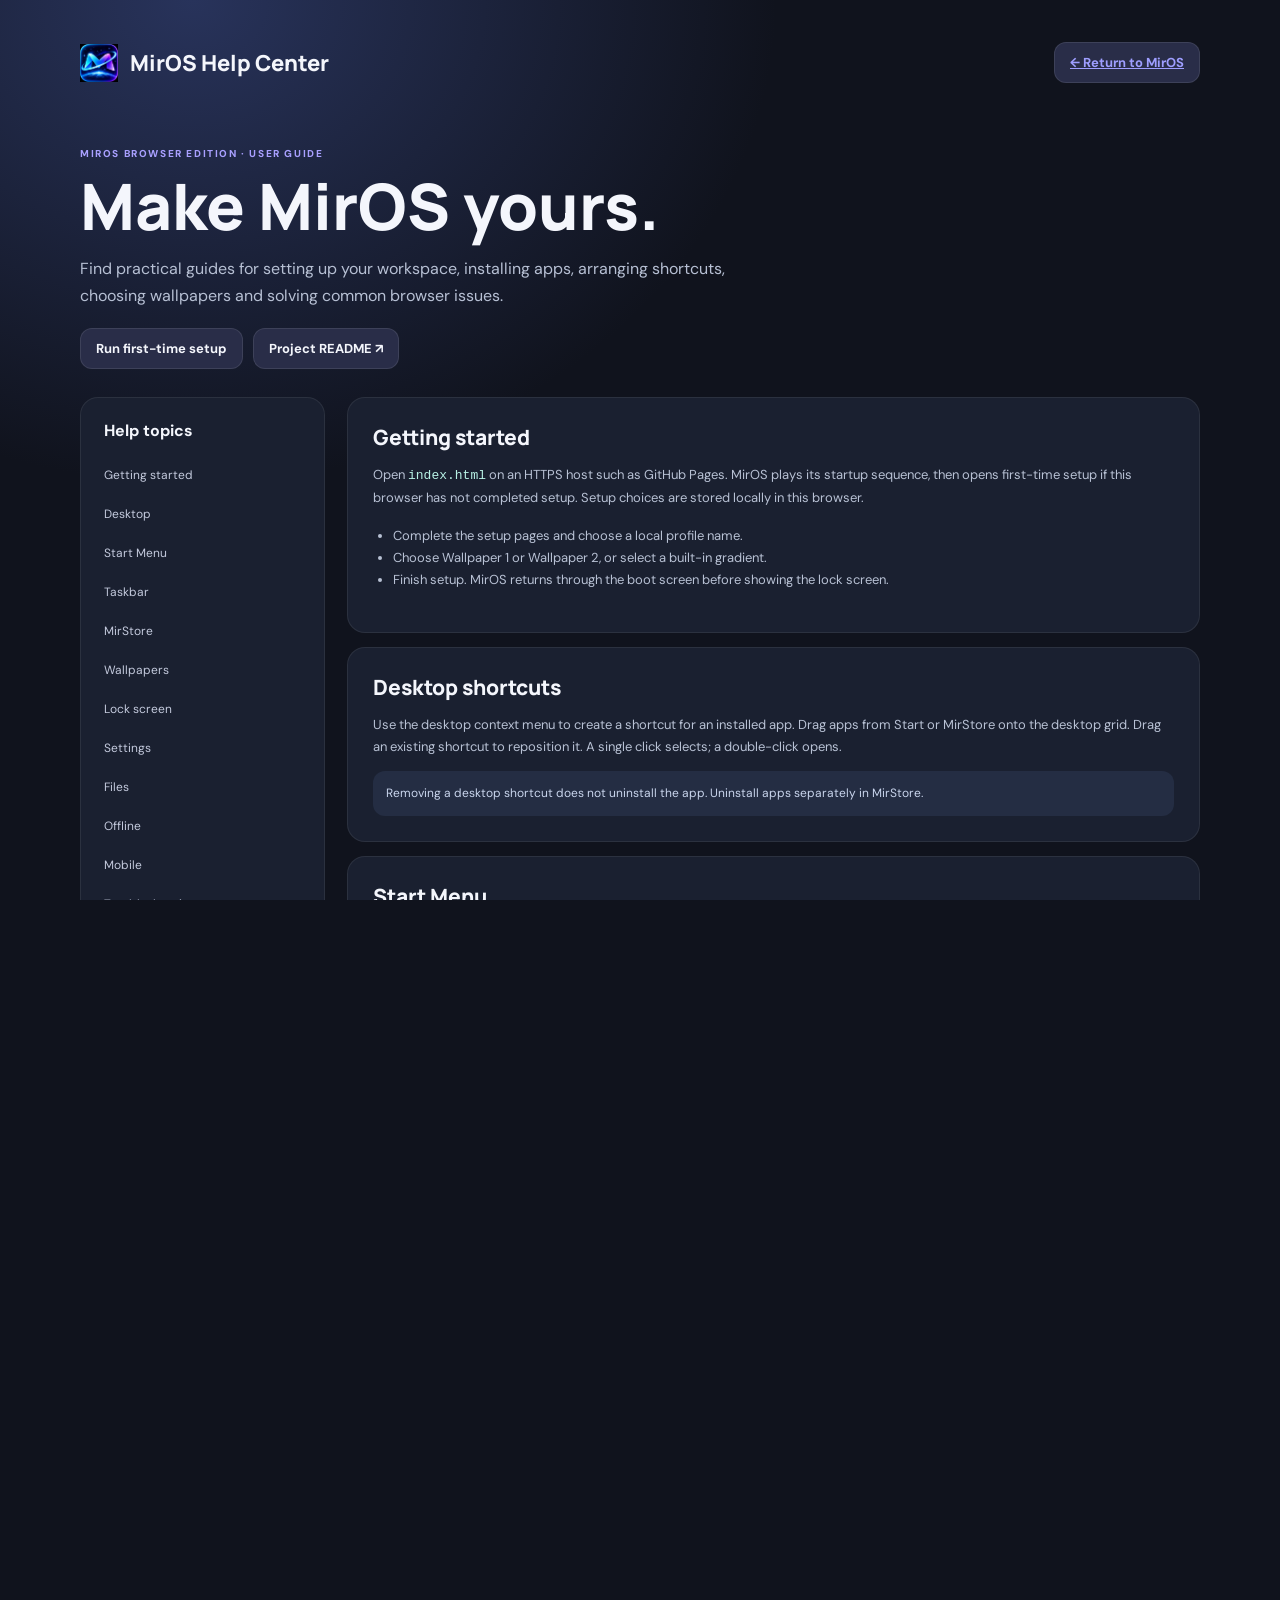
==== commit 4ad3d0d7: "Update help.html" ====
--- a/help.html
+++ b/help.html
@@ -12,7 +12,7 @@
 <section class="help-section" id="desktop"><h2>Desktop shortcuts</h2><p>Use the desktop context menu to create a shortcut for an installed app. Drag apps from Start or MirStore onto the desktop grid. Drag an existing shortcut to reposition it. A single click selects; a double-click opens.</p><div class="help-callout">Removing a desktop shortcut does not uninstall the app. Uninstall apps separately in MirStore.</div></section>
 <section class="help-section" id="start"><h2>Start Menu</h2><p>Open Start from the taskbar. Search and All Apps show installed apps only. Apps you have not installed remain in MirStore. Pin frequently used apps and use the context menu to pin apps to the taskbar or create desktop shortcuts.</p></section>
 <section class="help-section" id="taskbar"><h2>Taskbar</h2><p>Pin installed apps to the taskbar. A green underline marks an app that is open or minimized. Click a minimized app's taskbar icon to restore it. Minimize hides a window without closing it; Close ends that app window.</p></section>
-<section class="help-section" id="mirstore"><h2>MirStore</h2><p>MirStore contains MirOS apps and optional website apps. MirCodeStudio is included by default. Select Install to add an optional website app to the local installed list; it then appears in Start. Some sites prevent embedding, so MirOS may offer to open them in a browser tab.</p></section>
+<section class="help-section" id="mirstore"><h2>MirStore</h2><p>MirStore organizes apps into categories and shows each app in its own card. Use the search box, category chips and Installed / Websites / MirOS apps filters to browse. Select Install to add an app to your local installed list; it then appears in Start. Use <strong>Add Web App</strong> to register a website with a name, HTTP or HTTPS address, category, icon and description. Your custom web app list is stored in this browser and included in MirOS backups. Some sites prevent embedding, so MirOS may offer to open them in a browser tab.</p></section>
 <section class="help-section" id="wallpapers"><h2>Wallpapers</h2><p>Keep <span class="help-code">wallpaper.png</span> and <span class="help-code">wallpaper2.png</span> in the same folder as the MirOS HTML files. Wallpaper 1 (<span class="help-code">wallpaper.png</span>) is the default. Wallpaper Studio and first-time setup show visual previews of both assets. The images are user-supplied assets and are not included in the project ZIP.</p><div class="help-callout">If a preview is missing, check the filename spelling and letter case, and make sure the image is uploaded beside <span class="help-code">home.html</span>.</div></section>
 <section class="help-section" id="lock"><h2>Lock screen</h2><p>The lock screen shows the selected wallpaper, time and date. Tap it to reveal the sign-in panel. Choose a PIN, pattern, password, tap-to-unlock fingerprint-style option, or no credential in Settings. The tap-to-unlock option is a convenience gesture, not fingerprint verification.</p></section>
 <section class="help-section" id="settings"><h2>Settings</h2><p>Settings contains categories for appearance, desktop, display, sound, applications, profile and lock screen, network, storage, notifications, accessibility, privacy and system recovery. Use the search field to find a setting. Open actions should lead to their related panel or diagnostic.</p></section>
@@ -21,4 +21,4 @@
 <section class="help-section" id="mobile"><h2>Mobile and tablet use</h2><p>MirOS uses responsive layouts and touch-friendly controls. On narrow screens, setup becomes a single column, desktop shortcuts reflow into a grid, windows fill the available screen and taskbar controls compress. Rotate your device if a wide app needs more space.</p></section>
 <section class="help-section" id="troubleshooting"><h2>Troubleshooting</h2><ul><li><strong>Blank or stale screen:</strong> refresh the page. If the old interface remains, close the MirOS tab and reopen it so the new service worker can activate.</li><li><strong>Wallpaper missing:</strong> verify both PNG files are uploaded beside the project files.</li><li><strong>Website app does not load inside MirOS:</strong> use its Open in browser option; the website may block iframe embedding.</li><li><strong>Settings do not save:</strong> check browser storage availability and avoid private browsing modes that clear site data.</li><li><strong>Offline app unavailable:</strong> connect once while online so the shell and supported assets can be cached.</li></ul></section>
 <section class="help-section" id="privacy"><h2>Privacy and browser limitations</h2><p>MirOS stores its own profile, settings, pins and virtual files in this browser. External websites have their own privacy policies and storage. Browser permissions control access to files, camera, microphone, location and notifications.</p><p>MirOS is a browser-based workspace, not a native Windows replacement. A web page cannot guarantee closing the entire Edge window, powering off Windows, or accessing native PC applications. Shutdown ends the MirOS session and displays its powered-off state; the browser may keep the tab open.</p><div class="help-callout">Do not place API keys, passwords, private tokens or developer credentials in public HTML, JavaScript, README files or GitHub Pages repositories.</div></section>
-</div></div><footer class="help-footer">MirOS Browser Edition · Help content for end users · No private developer configuration is included.</footer></main></body></html>+</div></div><footer class="help-footer">MirOS Browser Edition · Help content for end users · No private developer configuration is included.</footer></main></body></html>
--- a/style.css
+++ b/style.css
@@ -535,3 +535,142 @@
 @media(prefers-reduced-motion:reduce){.setup-content.step-enter>*{animation:none!important}.setup-wallpaper-choice,.choice-card{transition:none!important}}
 
 .setup-wallpaper-choice.wallpaper-file-missing::before{content:"Wallpaper image not found — add this PNG beside the MirOS files";display:grid;place-items:center;min-height:110px;padding:18px;text-align:center;color:#fff;font-size:11px;background:linear-gradient(135deg,#293a61,#162538);border-radius:11px}
+
+/* MirOS responsive repair — reliable nested scrolling, larger categorized store cards. */
+.setup-body{height:100%;min-height:100dvh;overflow:hidden;overscroll-behavior:none}
+.setup-shell{height:100dvh;min-height:100dvh;min-width:0;overflow:hidden}
+.setup-main{min-width:0;min-height:0;overflow:hidden}
+.setup-top{flex:0 0 auto}
+.setup-content{flex:1 1 0;min-width:0;min-height:0;max-height:none;overflow-x:hidden;overflow-y:auto;justify-content:flex-start;align-items:stretch;overscroll-behavior-y:contain;scrollbar-gutter:stable;touch-action:pan-y;-webkit-overflow-scrolling:touch}
+.setup-content>*{flex:0 0 auto;max-width:100%}
+.setup-content .setup-grid,.setup-content .setup-wallpaper-grid,.setup-content .app-pick-grid{flex:0 0 auto}
+.setup-content .app-pick-grid{max-height:none!important;overflow:visible!important}
+.setup-actions{flex:0 0 auto;min-width:0}
+.setup-content::-webkit-scrollbar{width:8px}
+.setup-content::-webkit-scrollbar-thumb{background:#8c91a644;border-radius:99px}
+.setup-content::-webkit-scrollbar-track{background:transparent}
+
+.window-content.mirstore-window-content{display:flex;flex:1 1 auto;flex-direction:column;min-width:0;min-height:0;height:100%;padding:0!important;overflow:hidden!important;overscroll-behavior:contain}
+.mirstore-window-content>.mirstore-shell{flex:1 1 auto;width:100%;height:100%;min-width:0;min-height:0;max-height:100%;overflow-x:hidden;overflow-y:auto;overscroll-behavior-y:contain;touch-action:pan-y;-webkit-overflow-scrolling:touch;scrollbar-gutter:stable}
+.mirstore-redesign .mirstore-hero{align-items:center;min-height:205px;padding:clamp(18px,2.5vw,30px)}
+.mirstore-hero-actions{display:flex;align-items:center;gap:12px;flex-wrap:wrap;margin-top:17px}
+.mirstore-add-web{display:inline-flex;align-items:center;justify-content:center;gap:9px;min-height:42px;padding:0 16px;border:1px solid #ffffff55;border-radius:13px;background:linear-gradient(135deg,#c4f3e6,#8bdac9);color:#102d37;font-size:12px;font-weight:850;box-shadow:0 7px 18px #071c263b;transition:transform .18s ease,box-shadow .18s ease}
+.mirstore-add-web:hover{transform:translateY(-2px);box-shadow:0 12px 24px #071c264d}
+.mirstore-add-web span{font-size:19px;line-height:1}
+.mirstore-hero-hint{font-size:10px;color:#e0edf4}
+.mirstore-toolbar{display:flex;align-items:center;gap:12px;margin:18px 0 10px}
+.mirstore-toolbar .mirstore-search{flex:1;min-width:0}
+.mirstore-categories{max-width:100%;padding:5px 1px 12px;scrollbar-width:thin;touch-action:pan-x}
+.mirstore-filter-tabs{flex-wrap:wrap}
+.mirstore-filter-tabs button{min-height:34px;padding:8px 13px}
+.mirstore-section{margin-top:22px}
+.mirstore-section-title{align-items:center;padding-bottom:10px;border-bottom:1px solid var(--line)}
+.mirstore-section-title .mirstore-eyebrow{margin-bottom:5px}
+.mirstore-section-title h2{font-size:clamp(17px,2vw,21px);letter-spacing:-.02em}
+.mirstore-feature-grid{display:grid;grid-template-columns:repeat(auto-fill,minmax(min(100%,260px),1fr));gap:14px}
+.mirstore-redesign .mirstore-app-card{position:relative;display:flex;flex-direction:column;align-items:stretch;gap:13px;min-width:0;min-height:252px;padding:18px;border-radius:20px;background:linear-gradient(150deg,color-mix(in srgb,var(--surface-2) 96%,var(--accent) 4%),var(--surface-2));border:1px solid var(--line);box-shadow:0 9px 26px #0000000b;transition:transform .2s ease,border-color .2s ease,box-shadow .2s ease}
+.mirstore-redesign .mirstore-app-card:hover{transform:translateY(-3px);border-color:color-mix(in srgb,var(--accent) 55%,var(--line));box-shadow:0 16px 32px #00000018}
+.mirstore-redesign .mirstore-app-card.is-installed{border-color:#46c59a75}
+.mirstore-card-top{display:flex;align-items:flex-start;justify-content:space-between;gap:8px}
+.mirstore-redesign .mirstore-app-icon{width:58px;height:58px;border-radius:18px;font-size:34px;box-shadow:inset 0 1px #ffffff19}
+.mirstore-kind{display:inline-flex;align-items:center;min-height:25px;padding:5px 9px;border:1px solid var(--line);border-radius:99px;background:var(--surface);color:var(--muted);font-size:8px;font-weight:850;letter-spacing:.1em}
+.mirstore-app-info{flex:1;min-width:0}
+.mirstore-app-info strong{font-size:16px;line-height:1.25;overflow-wrap:anywhere}
+.mirstore-app-info small{display:block;margin-top:5px;font-size:10px;font-weight:750}
+.mirstore-app-info p{margin-top:9px;font-size:11px;line-height:1.55;overflow-wrap:anywhere}
+.mirstore-badge{margin-top:12px;font-size:8px}
+.mirstore-app-action{display:flex;flex-wrap:wrap;justify-content:flex-start;gap:7px;margin-top:auto;padding-top:12px;border-top:1px solid var(--line)}
+.mirstore-app-action .os-btn{min-width:104px;min-height:38px;padding:9px 12px;font-size:10px}
+.mirstore-remove{min-height:36px;padding:8px 10px;font-size:10px}
+.mirstore-empty{padding:44px 16px;border:1px dashed var(--line);border-radius:18px;margin-top:18px}
+.mirstore-empty>span{display:block;font-size:30px;margin-bottom:9px}
+.mirstore-empty strong{display:block;color:var(--text);font-size:15px;margin-bottom:6px}
+.mirstore-empty p{font-size:11px}
+.mirstore-footer{line-height:1.7;padding-bottom:18px}
+.mirstore-add-dialog{width:min(560px,100%);max-height:min(88dvh,760px);overflow:auto}
+.mirstore-dialog-heading{display:flex;align-items:center;gap:13px;margin-bottom:16px}
+.mirstore-dialog-heading h3{margin:0 0 4px}
+.mirstore-dialog-heading p{margin:0;font-size:11px;line-height:1.5}
+.mirstore-dialog-icon{width:46px;height:46px;display:grid;place-items:center;flex:none;border-radius:15px;background:color-mix(in srgb,var(--accent) 20%,#24304a);font-size:25px}
+.mirstore-dialog-fields{display:grid;grid-template-columns:1fr 130px;gap:10px}
+.mirstore-dialog-note{font-size:10px!important;line-height:1.55!important;padding:10px 12px;border-radius:11px;background:#ffffff0b}
+.mirstore-add-dialog .form-field{min-width:0;margin:10px 0}
+.mirstore-add-dialog .form-field input{min-width:0;width:100%}
+.mirstore-add-dialog .modal-actions{position:sticky;bottom:-22px;padding:12px 0 2px;background:#20263a}
+
+/* Wider small-screen coverage for the complete browser-based desktop. */
+@media(max-width:900px){
+ .setup-shell{grid-template-columns:minmax(220px,30%) minmax(0,1fr)}
+ .setup-side{padding:28px 24px}
+ .setup-main{padding:22px 26px 18px}
+ .mirstore-feature-grid{grid-template-columns:repeat(2,minmax(0,1fr))}
+}
+@media(max-width:760px){
+ .setup-shell{display:flex;flex-direction:column}
+ .setup-side{display:none}
+ .setup-main{display:flex;flex:1 1 auto;width:100%;height:100%;padding:calc(12px + env(safe-area-inset-top)) 16px calc(8px + env(safe-area-inset-bottom));}
+ .setup-content{flex:1 1 0;width:100%;max-width:none;min-height:0;padding:16px 2px 24px;justify-content:flex-start;overflow-y:auto;overscroll-behavior-y:contain;touch-action:pan-y}
+ .setup-content>*{flex-shrink:0}
+ .setup-actions{position:relative;z-index:4;width:100%;max-width:none;gap:9px;padding:10px 0 calc(7px + env(safe-area-inset-bottom));background:#f5f6fa}
+ .setup-actions .btn{min-height:46px}
+ .setup-actions .btn.primary{margin-left:auto}
+ .setup-hint{display:none}
+ .setup-wallpaper-grid{grid-template-columns:repeat(2,minmax(0,1fr))}
+ .mirstore-window-content>.mirstore-shell{padding:14px 13px calc(22px + env(safe-area-inset-bottom))}
+ .mirstore-redesign .mirstore-hero{min-height:0;padding:19px;border-radius:18px}
+ .mirstore-hero-art{display:none}
+ .mirstore-hero-copy{max-width:none;width:100%}
+ .mirstore-hero h1{font-size:34px}
+ .mirstore-hero p{font-size:12px}
+ .mirstore-toolbar{position:sticky;top:-1px;z-index:5;padding:8px 0;background:var(--surface);}
+ .mirstore-search{height:46px}
+ .mirstore-count{font-size:10px}
+ .mirstore-feature-grid{grid-template-columns:1fr;gap:11px}
+ .mirstore-redesign .mirstore-app-card{min-height:0;padding:16px;border-radius:17px}
+ .mirstore-app-info strong{font-size:16px}
+ .mirstore-app-info p{font-size:11px}
+ .mirstore-app-action .os-btn{flex:1 1 auto;min-height:42px}
+ .mirstore-add-web{min-height:44px}
+ .mirstore-dialog-fields{grid-template-columns:minmax(0,1fr) minmax(90px,.7fr)}
+ .window-content{min-height:0;overscroll-behavior:contain;-webkit-overflow-scrolling:touch}
+ .os-window{max-height:calc(100dvh - 82px - env(safe-area-inset-bottom))!important}
+ .window-layer{bottom:calc(80px + env(safe-area-inset-bottom))!important}
+ .taskbar{padding-bottom:calc(6px + env(safe-area-inset-bottom))!important}
+ .modal-backdrop{padding:10px}
+ .modal-card{max-height:calc(100dvh - 20px - env(safe-area-inset-top) - env(safe-area-inset-bottom));overflow:auto}
+}
+@media(max-width:480px){
+ .setup-main{padding-left:13px;padding-right:13px}
+ .setup-content h2{font-size:clamp(23px,7vw,30px)}
+ .setup-content .lead{font-size:13px;line-height:1.55}
+ .setup-wallpaper-grid{grid-template-columns:1fr}
+ .setup-wallpaper-choice>img{height:clamp(145px,46vw,190px)}
+ .setup-actions .btn{padding:11px 14px;font-size:12px}
+ .mirstore-hero-meta{gap:6px}
+ .mirstore-hero-meta span{font-size:8px}
+ .mirstore-hero-actions{align-items:flex-start;flex-direction:column;gap:7px}
+ .mirstore-toolbar{gap:8px}
+ .mirstore-search{padding:0 10px}
+ .mirstore-search input{font-size:12px}
+ .mirstore-categories button{min-height:36px;padding:9px 12px;font-size:10px}
+ .mirstore-dialog-fields{grid-template-columns:1fr}
+ .mirstore-add-dialog .modal-actions{bottom:-22px}
+ .taskbar{left:5px!important;right:5px!important;max-width:calc(100% - 10px)!important;min-width:0!important}
+ .task-clock{min-width:48px!important}
+ .os-window{left:4px!important;right:4px!important;border-radius:15px!important}
+ .window-titlebar{gap:6px;padding-left:9px}
+ .window-title{min-width:0;overflow:hidden;text-overflow:ellipsis;white-space:nowrap}
+ .window-content{padding:10px!important}
+ .window-content.mirstore-window-content{padding:0!important}
+}
+@media(max-height:620px){
+ .setup-main{padding-top:10px;padding-bottom:8px}
+ .setup-content{padding-top:10px;padding-bottom:14px}
+ .setup-actions{padding-top:6px}
+ .setup-wallpaper-choice>img{height:110px}
+ .mirstore-redesign .mirstore-hero{min-height:150px}
+}
+@media(hover:none){
+ .mirstore-redesign .mirstore-app-card:hover,.mirstore-add-web:hover{transform:none}
+ .mirstore-categories button,.mirstore-filter-tabs button,.mirstore-app-action button{touch-action:manipulation}
+}
